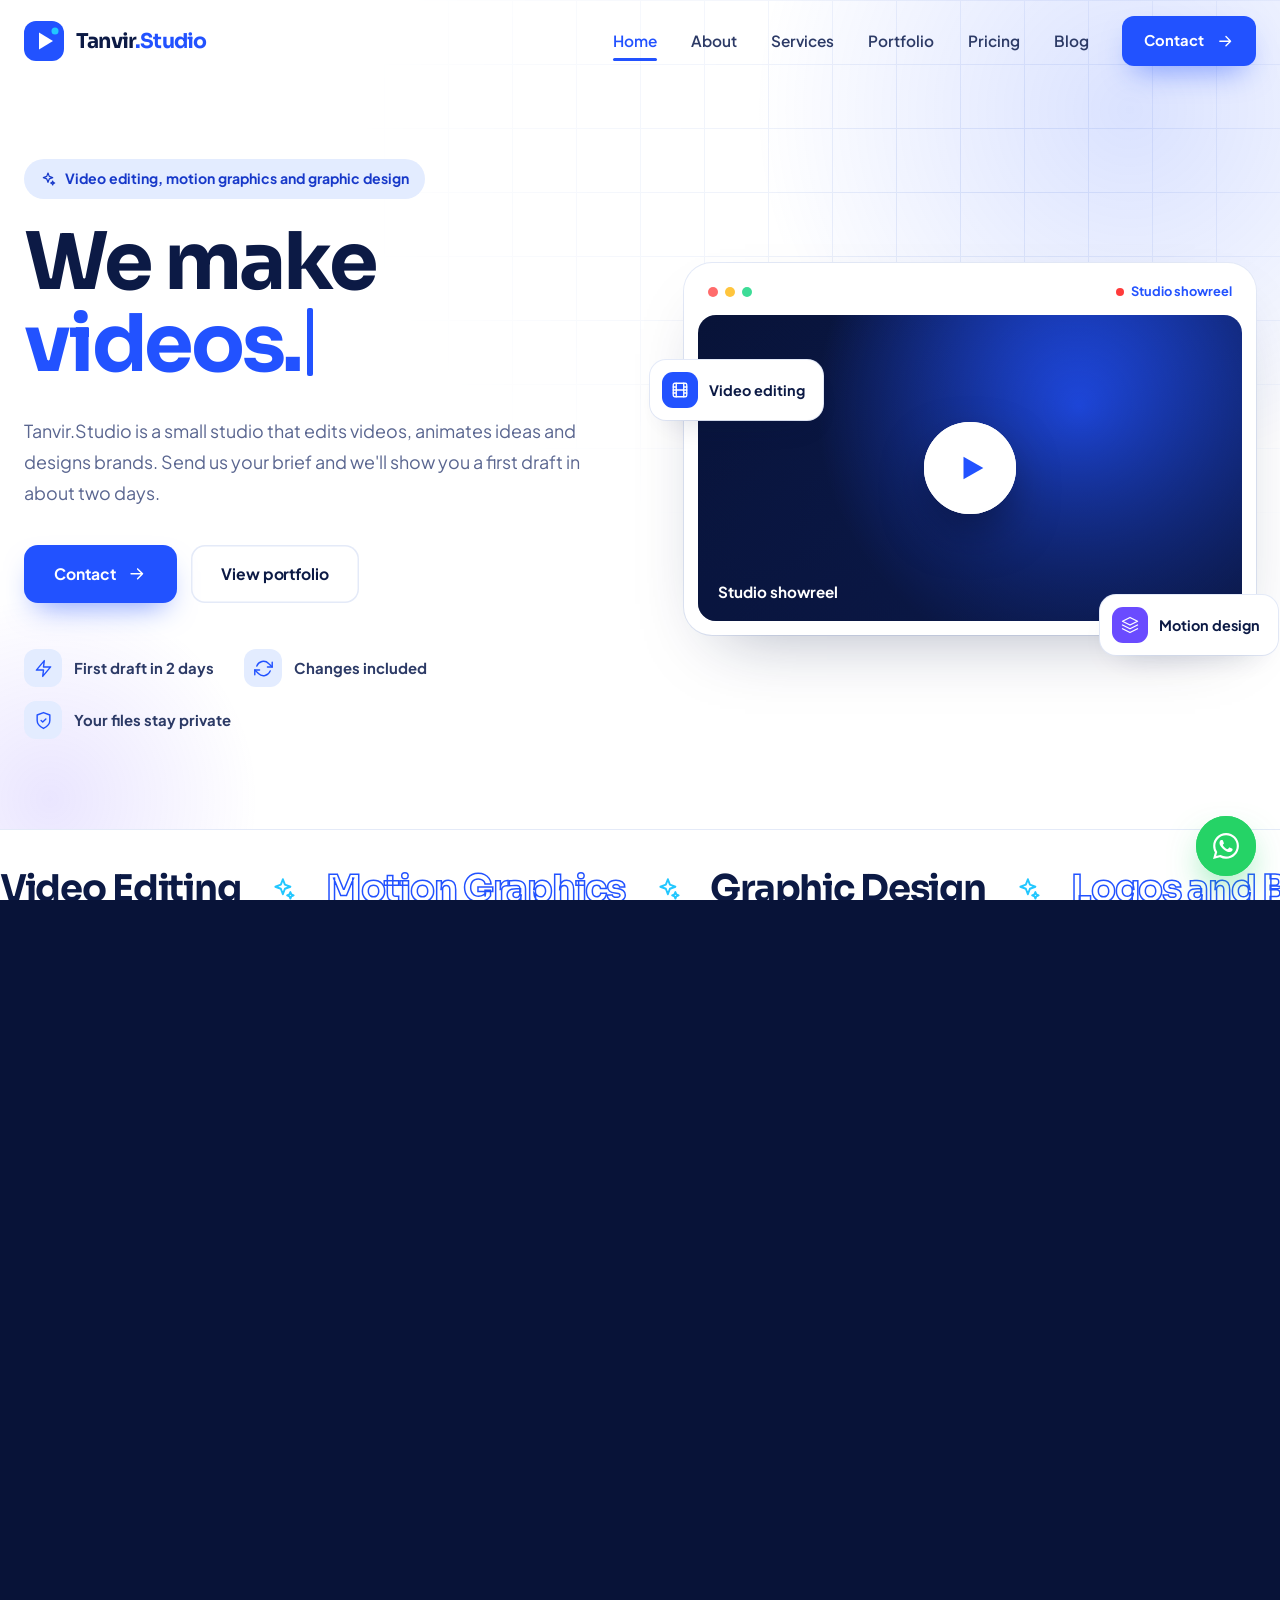
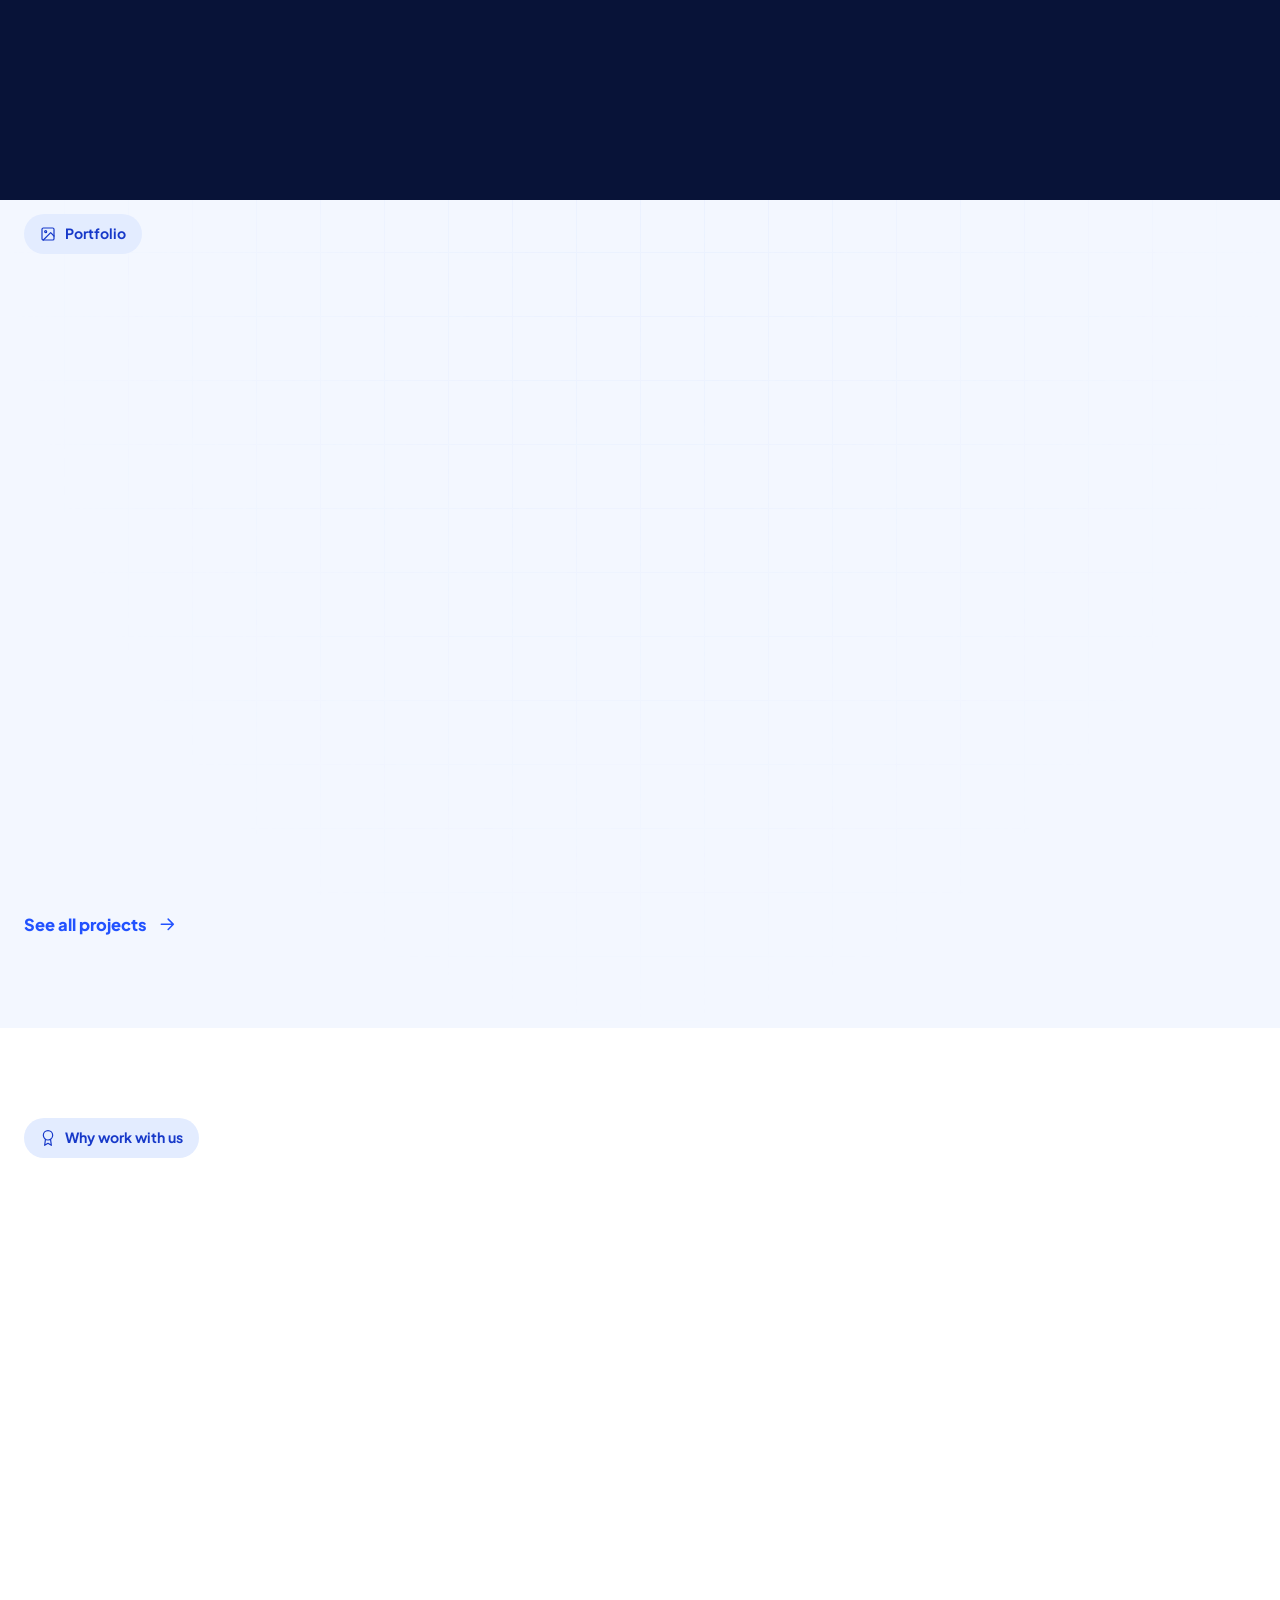
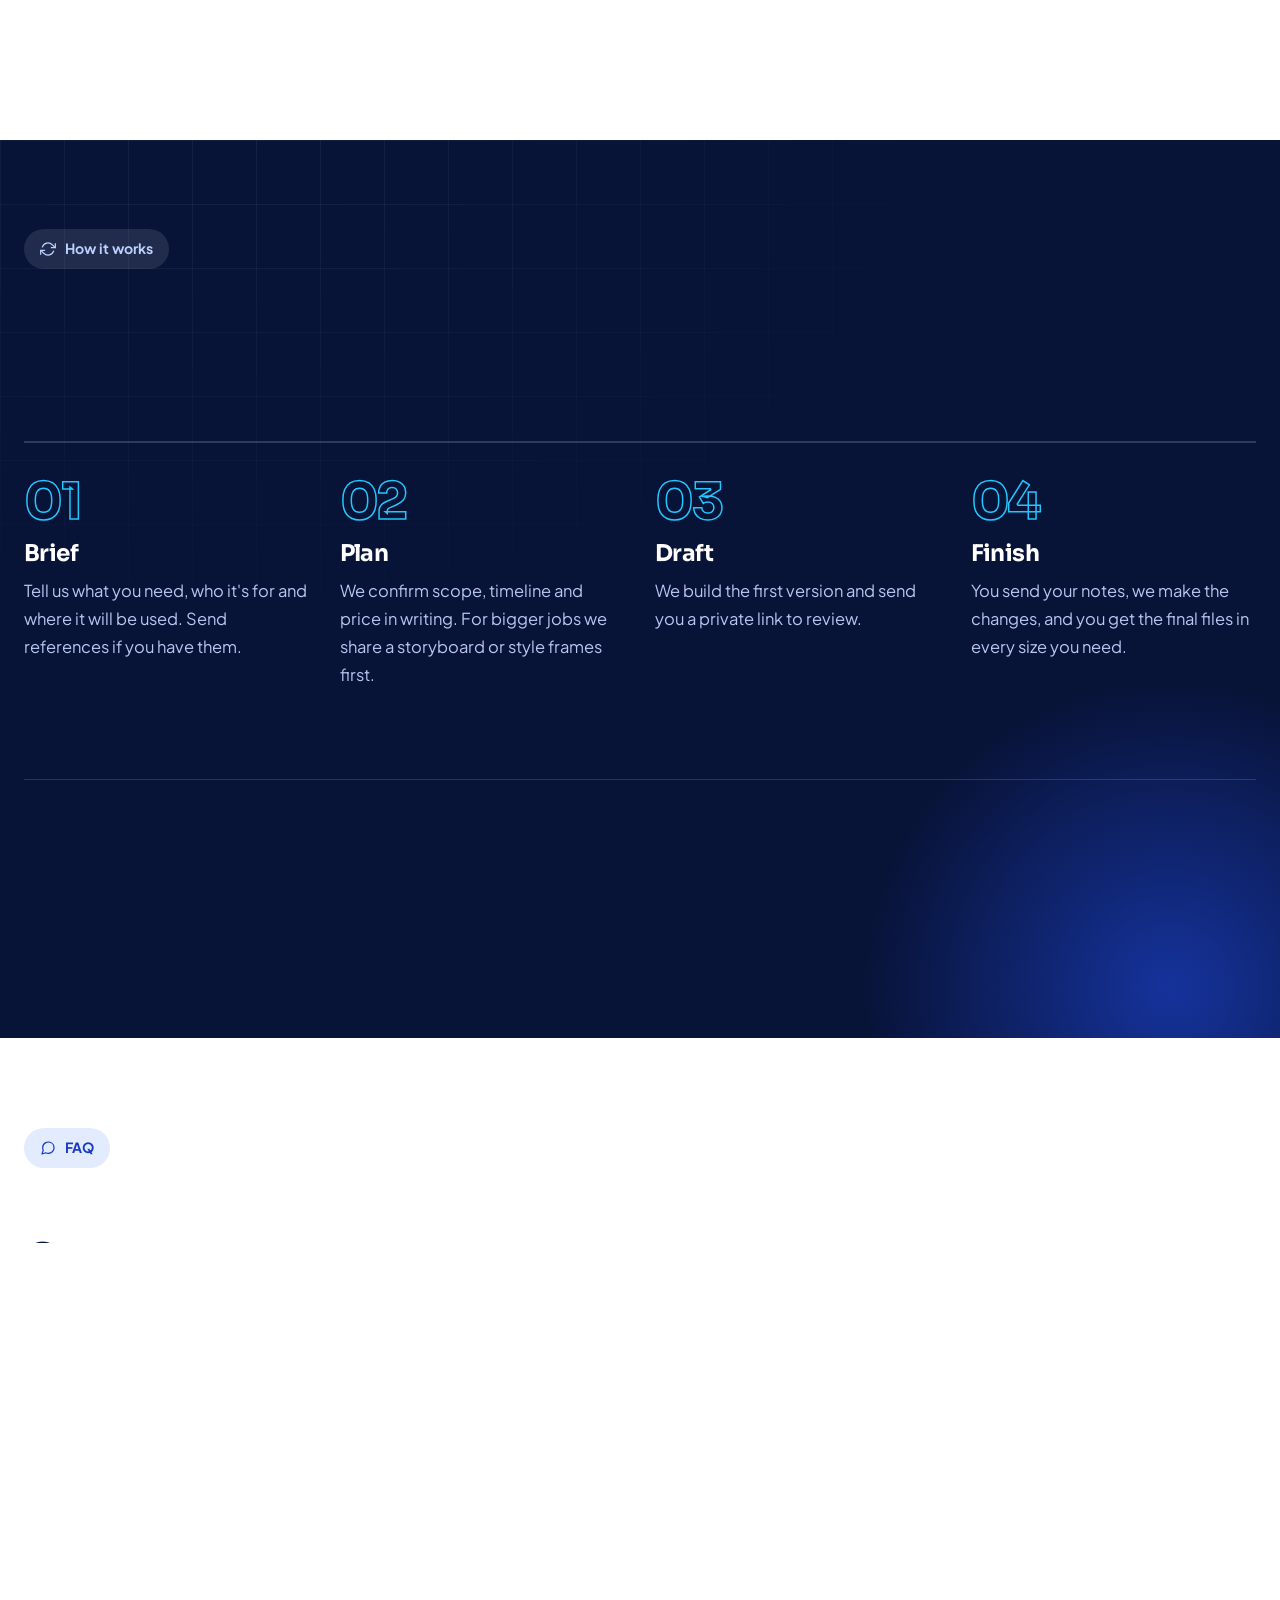
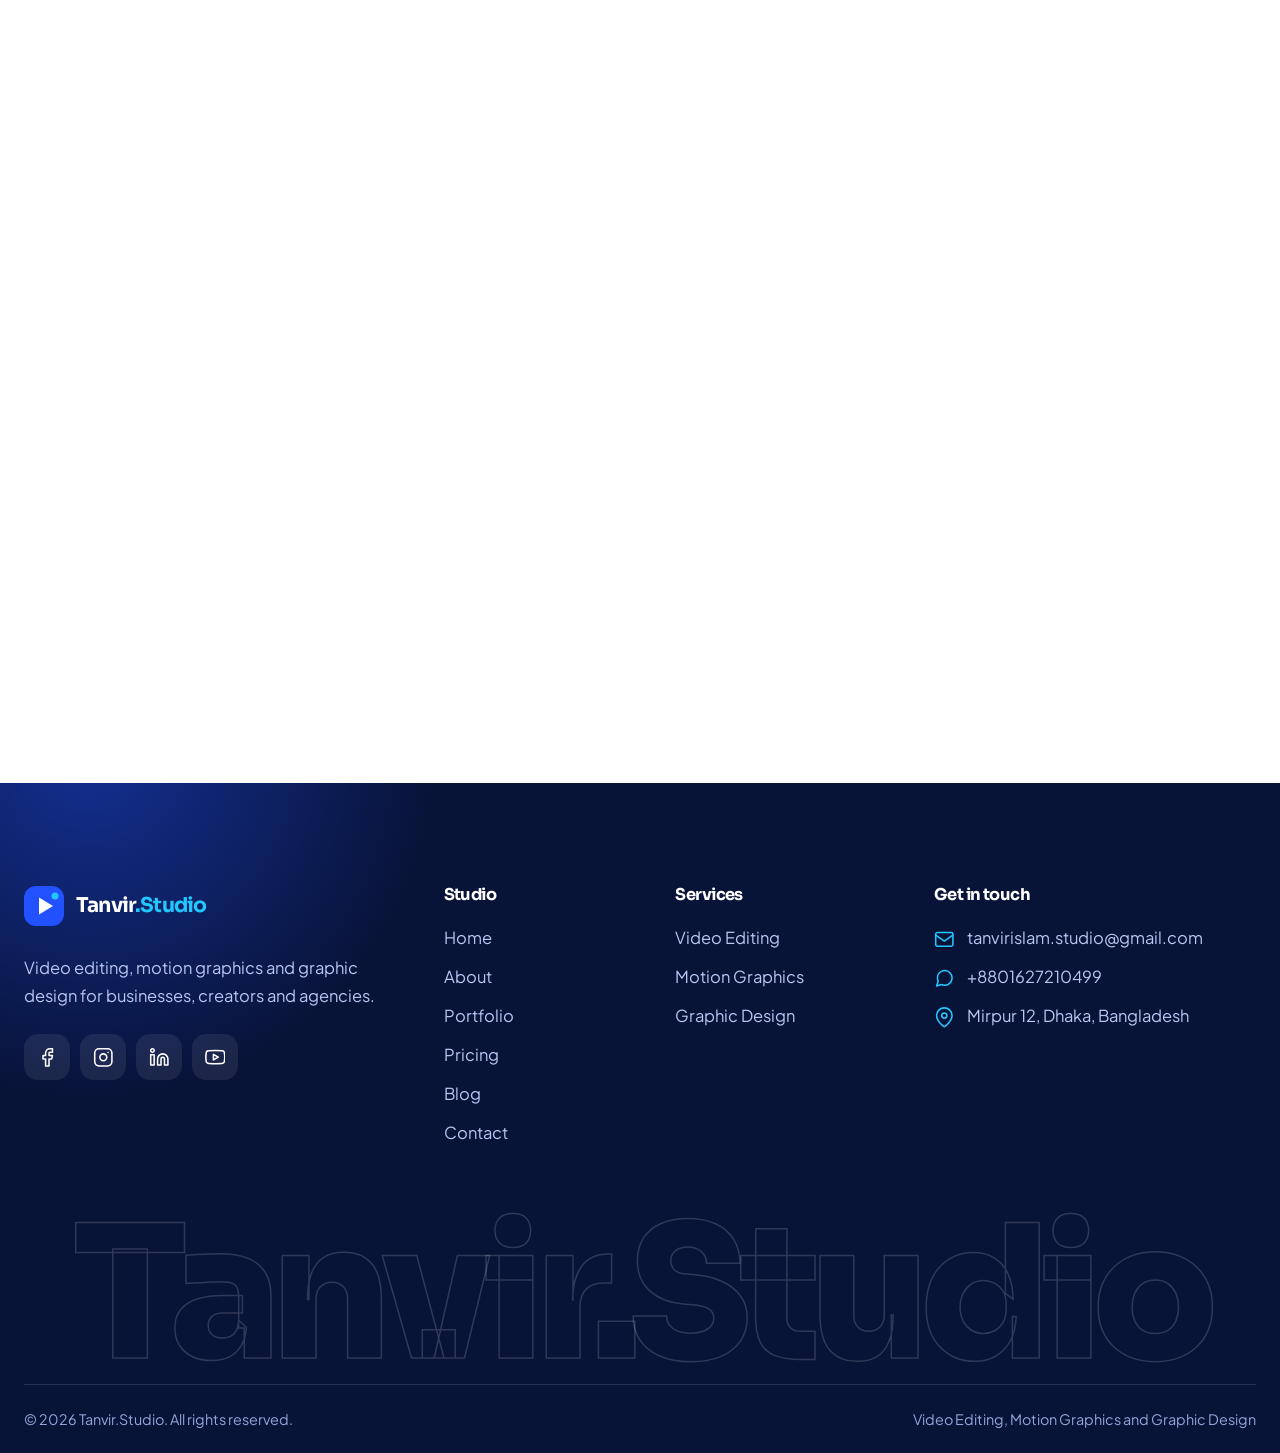
==== index.html @ efc5d574 "Add files via upload" ====
<!DOCTYPE html>

<html class="no-js" data-page="home" data-wa="https://wa.me/8801627210499?text=Hello%20Tanvir.Studio%2C%20I%20would%20like%20to%20discuss%20a%20project." lang="en">
<head>
<meta charset="utf-8"/>
<meta content="width=device-width, initial-scale=1" name="viewport"/>
<title>Video Editing, Motion Graphics &amp; Design | Tanvir.Studio</title>
<meta content="Tanvir.Studio edits videos, animates ideas and designs brands. See our work, check pricing and get a first draft in about two days." name="description"/>
<meta content="index, follow, max-image-preview:large, max-snippet:-1, max-video-preview:-1" name="robots"/>
<meta content="Tanvir.Studio" name="author"/>
<meta content="#2252ff" name="theme-color"/>
<link href="https://tanvir.studio/" rel="canonical"/>
<link href="https://tanvir.studio/" hreflang="x-default" rel="alternate"/>
<meta content="Tanvir.Studio" property="og:site_name"/>
<meta content="website" property="og:type"/>
<meta content="Video Editing, Motion Graphics &amp; Design | Tanvir.Studio" property="og:title"/>
<meta content="Tanvir.Studio edits videos, animates ideas and designs brands. See our work, check pricing and get a first draft in about two days." property="og:description"/>
<meta content="https://tanvir.studio/" property="og:url"/>
<meta content="https://tanvir.studio/assets/img/og-cover.png" property="og:image"/>
<meta content="1200" property="og:image:width"/>
<meta content="630" property="og:image:height"/>
<meta content="Tanvir.Studio video editing, motion graphics and graphic design studio" property="og:image:alt"/>
<meta content="summary_large_image" name="twitter:card"/>
<meta content="Video Editing, Motion Graphics &amp; Design | Tanvir.Studio" name="twitter:title"/>
<meta content="Tanvir.Studio edits videos, animates ideas and designs brands. See our work, check pricing and get a first draft in about two days." name="twitter:description"/>
<meta content="https://tanvir.studio/assets/img/og-cover.png" name="twitter:image"/>
<link href="assets/img/favicon.svg" rel="icon" type="image/svg+xml"/>
<link href="site.webmanifest" rel="manifest"/>
<link href="https://fonts.googleapis.com" rel="preconnect"/>
<link href="https://i.ytimg.com" rel="preconnect"/>
<link href="assets/img/apple-touch-icon.png" rel="apple-touch-icon"/>
<link crossorigin="" href="https://fonts.gstatic.com" rel="preconnect"/>
<link href="https://fonts.googleapis.com/css2?family=Plus+Jakarta+Sans:wght@400;500;600;700;800&amp;family=Sora:wght@500;600;700;800&amp;display=swap" rel="stylesheet"/>
<link href="assets/css/style.css" rel="stylesheet"/>
<script>document.documentElement.className=document.documentElement.className.replace('no-js','js');try{if(sessionStorage.getItem('ts-pre'))document.documentElement.classList.add('skip-pre')}catch(e){}</script>
<script type="application/ld+json">{"@context": "https://schema.org", "@type": "ProfessionalService", "@id": "https://tanvir.studio/#organization", "name": "Tanvir.Studio", "url": "https://tanvir.studio/", "logo": "https://tanvir.studio/assets/img/logo.svg", "image": "https://tanvir.studio/assets/img/og-cover.png", "description": "Creative studio for video editing, motion graphics and graphic design.", "email": "tanvirislam.studio@gmail.com", "telephone": "+8801627210499", "address": {"@type": "PostalAddress", "streetAddress": "Mirpur 12", "addressLocality": "Dhaka", "addressCountry": "BD"}, "knowsAbout": ["Video editing", "Motion graphics", "Graphic design", "Brand identity", "Social media content"], "sameAs": ["https://facebook.com/tanvirislam23", "https://instagram.com/tanvir.studio", "https://linkedin.com/in/tanvirislam62", "https://youtube.com/@tanvirislamofficial"], "priceRange": "$$", "contactPoint": [{"@type": "ContactPoint", "contactType": "customer support", "email": "tanvirislam.studio@gmail.com", "telephone": "+8801627210499", "availableLanguage": ["English", "Bengali"]}]}</script>
<script type="application/ld+json">{"@context": "https://schema.org", "@type": "WebSite", "@id": "https://tanvir.studio/#website", "url": "https://tanvir.studio/", "name": "Tanvir.Studio", "publisher": {"@id": "https://tanvir.studio/#organization"}, "inLanguage": "en"}</script>
<script type="application/ld+json">{"@context": "https://schema.org", "@type": "ItemList", "name": "Creative services", "itemListElement": [{"@type": "ListItem", "position": 1, "name": "Video Editing", "url": "https://tanvir.studio/services.html#video-editing"}, {"@type": "ListItem", "position": 2, "name": "Motion Graphics", "url": "https://tanvir.studio/services.html#motion-graphics"}, {"@type": "ListItem", "position": 3, "name": "Graphic Design", "url": "https://tanvir.studio/services.html#graphic-design"}]}</script>
<script type="application/ld+json">{"@context": "https://schema.org", "@type": "FAQPage", "mainEntity": [{"@type": "Question", "name": "How does a project start?", "acceptedAnswer": {"@type": "Answer", "text": "Send us a short brief: what you need, who it's for and when you need it. We'll reply with a few questions, then confirm the scope, timeline and price before any work begins."}}, {"@type": "Question", "name": "How will we stay in touch?", "acceptedAnswer": {"@type": "Answer", "text": "By email or WhatsApp, whichever you prefer. Drafts come as private links, so you can leave notes right on the video or design."}}, {"@type": "Question", "name": "How does payment work?", "acceptedAnswer": {"@type": "Answer", "text": "We quote in USD. Most projects start with a 50 percent deposit, and the rest is due when you approve the final version. Bank transfer and online payments both work."}}, {"@type": "Question", "name": "How many changes can I ask for?", "acceptedAnswer": {"@type": "Answer", "text": "Every package includes a set number of revision rounds, two on Starter and up to five on Premium. If you need more, extra rounds are priced up front so there are no surprises."}}, {"@type": "Question", "name": "Will you sign an NDA?", "acceptedAnswer": {"@type": "Answer", "text": "Yes. Send yours over before you share footage or scripts. We keep project files private either way."}}]}</script>
</head>
<body>
<a class="skip-link" href="#main">Skip to content</a>
<div aria-hidden="true" class="progress"></div>
<div aria-hidden="true" class="page-wipe"></div>
<div aria-hidden="true" class="preloader"><div class="pre-inner"><svg class="pre-mark" viewbox="0 0 40 40"><rect fill="#2252ff" height="40" rx="12" width="40"></rect><path d="M15 11.5v17l14-8.5z" fill="#fff"></path><circle cx="31" cy="10" fill="#22c7ff" r="3.5"></circle></svg><div class="pre-name">Tanvir.Studio</div><div class="pre-bar"><i></i></div></div></div>
<header class="site-header">
<div class="container nav">
<a aria-label="Tanvir.Studio home" class="logo" href="index.html"><svg aria-hidden="true" class="logo-mark" viewbox="0 0 40 40"><rect class="lm-bg" height="40" rx="12" width="40"></rect><path class="lm-play" d="M15 11.5v17l14-8.5z"></path><circle class="lm-dot" cx="31" cy="10" r="3.5"></circle></svg><b>Tanvir<span>.Studio</span></b></a>
<nav aria-label="Main navigation" class="nav-links" id="site-nav">
<a aria-current="page" data-cms="shared:home" href="index.html">Home</a><a data-cms="shared:about" href="about.html">About</a><a data-cms="shared:services" href="services.html">Services</a><a data-cms="shared:portfolio" href="portfolio.html">Portfolio</a><a data-cms="shared:pricing" href="pricing.html">Pricing</a><a data-cms="shared:blog" href="blog.html">Blog</a>
<a class="btn btn-sm" data-cms="shared:contact" data-magnetic="" href="contact.html">Contact <svg aria-hidden="true" class="ic" focusable="false"><use href="#i-arrow"></use></svg></a>
</nav>
<button aria-controls="site-nav" aria-expanded="false" aria-label="Toggle menu" class="menu-btn" type="button"><svg aria-hidden="true" class="ic i-menu" focusable="false"><use href="#i-menu"></use></svg><svg aria-hidden="true" class="ic i-close" focusable="false"><use href="#i-close"></use></svg></button>
</div>
</header>
<main id="main">
<section class="hero">
<span class="hero-glow"></span>
<div class="container hero-grid">
<div>
<span class="pill" data-cms="home:video-editing-motion-graphics-and-graphic-desi" data-reveal="up"><svg aria-hidden="true" class="ic" focusable="false"><use href="#i-sparkle"></use></svg> Video editing, motion graphics and graphic design</span>
<h1 class="hero-title" data-delay="150" data-reveal="up"><span class="ht-line" data-cms="home:we-make">We make</span><span class="typed-line"><span class="typed" data-cms="home:words" data-cms-attr="data-words" data-typed="" data-words="videos.|motion graphics.|logos and brands.|social media posts.">videos.</span><span aria-hidden="true" class="caret"></span></span></h1>
<p class="lead" data-cms="home:tanvir-studio-is-a-small-studio-that-edits-vid" data-delay="350" data-reveal="up">Tanvir.Studio is a small studio that edits videos, animates ideas and designs brands. Send us your brief and we'll show you a first draft in about two days.</p>
<div class="hero-cta" data-delay="500" data-reveal="up">
<a class="btn" data-cms="home:contact" data-magnetic="" href="contact.html">Contact <svg aria-hidden="true" class="ic" focusable="false"><use href="#i-arrow"></use></svg></a>
<a class="btn btn-ghost" data-cms="home:view-portfolio" data-magnetic="" href="portfolio.html">View portfolio</a>
</div>
<div class="hero-trust" data-delay="650" data-reveal="up">
<span class="t" data-cms="home:first-draft-in-2-days"><i><svg aria-hidden="true" class="ic" focusable="false"><use href="#i-zap"></use></svg></i>First draft in 2 days</span>
<span class="t" data-cms="home:changes-included"><i><svg aria-hidden="true" class="ic" focusable="false"><use href="#i-refresh"></use></svg></i>Changes included</span>
<span class="t" data-cms="home:your-files-stay-private"><i><svg aria-hidden="true" class="ic" focusable="false"><use href="#i-shield"></use></svg></i>Your files stay private</span>
</div>
</div>
<div class="stage" data-delay="350" data-reveal="zoom">
<div class="chip-float c1" data-cms="home:video-editing"><i><svg aria-hidden="true" class="ic" focusable="false"><use href="#i-film"></use></svg></i>Video editing</div>
<div class="chip-float c2" data-cms="home:motion-design"><i><svg aria-hidden="true" class="ic" focusable="false"><use href="#i-layers"></use></svg></i>Motion design</div>
<div class="video-card" data-tilt="">
<div class="vc-bar"><i></i><i></i><i></i><em data-cms="home:studio-showreel">Studio showreel</em></div>
<div class="player" data-hero-video="" data-title="Studio showreel"></div>
</div>
</div>
</div>
</section>
<div aria-hidden="true" class="marquee"><div class="marquee-track"><span class="">Video Editing<svg aria-hidden="true" class="ic" focusable="false"><use href="#i-sparkle"></use></svg></span><span class="o">Motion Graphics<svg aria-hidden="true" class="ic" focusable="false"><use href="#i-sparkle"></use></svg></span><span class="">Graphic Design<svg aria-hidden="true" class="ic" focusable="false"><use href="#i-sparkle"></use></svg></span><span class="o">Logos and Branding<svg aria-hidden="true" class="ic" focusable="false"><use href="#i-sparkle"></use></svg></span><span class="">Reels and Shorts<svg aria-hidden="true" class="ic" focusable="false"><use href="#i-sparkle"></use></svg></span><span class="o">Explainer Videos<svg aria-hidden="true" class="ic" focusable="false"><use href="#i-sparkle"></use></svg></span><span class="">Video Editing<svg aria-hidden="true" class="ic" focusable="false"><use href="#i-sparkle"></use></svg></span><span class="o">Motion Graphics<svg aria-hidden="true" class="ic" focusable="false"><use href="#i-sparkle"></use></svg></span><span class="">Graphic Design<svg aria-hidden="true" class="ic" focusable="false"><use href="#i-sparkle"></use></svg></span><span class="o">Logos and Branding<svg aria-hidden="true" class="ic" focusable="false"><use href="#i-sparkle"></use></svg></span><span class="">Reels and Shorts<svg aria-hidden="true" class="ic" focusable="false"><use href="#i-sparkle"></use></svg></span><span class="o">Explainer Videos<svg aria-hidden="true" class="ic" focusable="false"><use href="#i-sparkle"></use></svg></span></div></div>
<section class="section" id="services">
<div class="container">
<div class="sec-head split">
<div><span class="pill" data-cms="home:what-we-do"><svg aria-hidden="true" class="ic" focusable="false"><use href="#i-layers"></use></svg> What we do</span><h2 data-cms="home:three-skills-one-studio" data-split="" style="margin-top:18px">Three skills, one studio.</h2></div>
<p data-cms="home:most-clients-need-a-video-then-an-animated-int" data-reveal="up">Most clients need a video, then an animated intro, then a logo that matches. Instead of juggling three freelancers, you brief one team.</p>
</div>
<div class="bento"><a class="bento-card b-blue" data-delay="0" data-reveal="up" href="services.html#video-editing">
<span class="b-deco"></span>
<div class="b-ico"><svg aria-hidden="true" class="ic" focusable="false"><use href="#i-film"></use></svg></div>
<h3 data-cms="home:video-editing-2">Video Editing</h3>
<p data-cms="home:reels-youtube-videos-ads-interviews-and-brand-">Reels, YouTube videos, ads, interviews and brand films. We cut for pace, clean up the sound and color, and add captions.</p>
<div class="svc-tags"><span class="chip" data-cms="home:reels">Reels</span><span class="chip" data-cms="home:youtube">YouTube</span><span class="chip" data-cms="home:ads">Ads</span><span class="chip" data-cms="home:podcasts">Podcasts</span><span class="chip" data-cms="home:brand-films">Brand films</span></div>
<span class="b-link" data-cms="home:see-details">See details <svg aria-hidden="true" class="ic" focusable="false"><use href="#i-arrow"></use></svg></span>
</a>
<a class="bento-card b-navy" data-delay="120" data-reveal="up" href="services.html#motion-graphics">
<span class="b-deco"></span>
<div class="b-ico"><svg aria-hidden="true" class="ic" focusable="false"><use href="#i-layers"></use></svg></div>
<h3 data-cms="home:motion-graphics">Motion Graphics</h3>
<p data-cms="home:animated-logos-explainers-moving-text-and-ad-a">Animated logos, explainers, moving text and ad animation. Handy when an idea is hard to explain in a sentence.</p>
<div class="svc-tags"><span class="chip" data-cms="home:logo-animation">Logo animation</span><span class="chip" data-cms="home:explainers">Explainers</span><span class="chip" data-cms="home:moving-text">Moving text</span><span class="chip" data-cms="home:ads-2">Ads</span></div>
<span class="b-link" data-cms="home:see-details-2">See details <svg aria-hidden="true" class="ic" focusable="false"><use href="#i-arrow"></use></svg></span>
</a>
<a class="bento-card b-light" data-delay="240" data-reveal="up" href="services.html#graphic-design">
<span class="b-deco"></span>
<div class="b-ico"><svg aria-hidden="true" class="ic" focusable="false"><use href="#i-pen"></use></svg></div>
<h3 data-cms="home:graphic-design">Graphic Design</h3>
<p data-cms="home:logos-brand-kits-social-posts-thumbnails-and-p">Logos, brand kits, social posts, thumbnails and print layouts that all look like they belong together.</p>
<div class="svc-tags"><span class="chip" data-cms="home:logos">Logos</span><span class="chip" data-cms="home:brand-kits">Brand kits</span><span class="chip" data-cms="home:social-posts">Social posts</span><span class="chip" data-cms="home:print">Print</span></div>
<span class="b-link" data-cms="home:see-details-3">See details <svg aria-hidden="true" class="ic" focusable="false"><use href="#i-arrow"></use></svg></span>
</a>
</div>
</div>
</section>
<section class="section section-sky">
<div class="container">
<div class="sec-head split">
<div><span class="pill" data-cms="home:portfolio"><svg aria-hidden="true" class="ic" focusable="false"><use href="#i-image"></use></svg> Portfolio</span><h2 data-cms="home:recent-work" data-split="" style="margin-top:18px">Recent work.</h2></div>
<p data-cms="home:tap-any-project-to-watch-it-or-see-it-full-siz" data-reveal="up">Tap any project to watch it or see it full size.</p>
</div>
<div class="work-cols" data-work-feature=""></div>
<div class="mt-l"><a class="link-arrow" data-cms="home:see-all-projects" href="portfolio.html">See all projects <svg aria-hidden="true" class="ic" focusable="false"><use href="#i-arrow"></use></svg></a></div>
</div>
</section>
<section class="section">
<div class="container why-wrap">
<div class="sticky">
<span class="pill" data-cms="home:why-work-with-us"><svg aria-hidden="true" class="ic" focusable="false"><use href="#i-award"></use></svg> Why work with us</span>
<h2 data-cms="home:we-keep-projects-simple" data-split="">We keep projects simple.</h2>
<p class="lead" data-cms="home:you-shouldn-t-have-to-chase-anyone-for-updates" data-reveal="up">You shouldn't have to chase anyone for updates. This is how we keep things moving.</p>
<div data-reveal="up"><a class="btn" data-cms="home:contact-2" data-magnetic="" href="contact.html">Contact <svg aria-hidden="true" class="ic" focusable="false"><use href="#i-arrow"></use></svg></a></div>
</div>
<div class="why-cards"><div class="why" data-delay="0" data-reveal="up"><div class="why-ico"><svg aria-hidden="true" class="ic" focusable="false"><use href="#i-target"></use></svg></div><h3 data-cms="home:we-start-with-your-goal">We start with your goal</h3><p data-cms="home:first-we-ask-what-the-video-or-design-has-to-d">First we ask what the video or design has to do. Then we pick the style, not the other way round.</p></div><div class="why" data-delay="100" data-reveal="up"><div class="why-ico"><svg aria-hidden="true" class="ic" focusable="false"><use href="#i-zap"></use></svg></div><h3 data-cms="home:drafts-come-fast">Drafts come fast</h3><p data-cms="home:you-usually-see-a-first-version-within-two-day">You usually see a first version within two days, so changes happen early, not at the deadline.</p></div><div class="why" data-delay="200" data-reveal="up"><div class="why-ico"><svg aria-hidden="true" class="ic" focusable="false"><use href="#i-shield"></use></svg></div><h3 data-cms="home:your-work-stays-private">Your work stays private</h3><p data-cms="home:we-ll-sign-your-nda-and-you-own-the-final-file">We'll sign your NDA, and you own the final files once you've paid.</p></div><div class="why" data-delay="300" data-reveal="up"><div class="why-ico"><svg aria-hidden="true" class="ic" focusable="false"><use href="#i-refresh"></use></svg></div><h3 data-cms="home:changes-are-included">Changes are included</h3><p data-cms="home:every-package-has-revision-rounds-send-notes-o">Every package has revision rounds. Send notes on a review link and we'll fix them.</p></div></div>
</div>
</section>
<section class="section band-navy">
<div class="container">
<div class="sec-head">
<span class="pill on-dark" data-cms="home:how-it-works"><svg aria-hidden="true" class="ic" focusable="false"><use href="#i-refresh"></use></svg> How it works</span>
<h2 data-cms="home:from-brief-to-final-files" data-split="">From brief to final files.</h2>
<p data-cms="home:four-steps-and-you-ll-know-what-s-happening-at" data-reveal="up">Four steps, and you'll know what's happening at each one.</p>
</div>
<div class="process"><div class="step" style="--k:0"><div class="num" data-cms="home:01">01</div><h3 data-cms="home:brief">Brief</h3><p data-cms="home:tell-us-what-you-need-who-it-s-for-and-where-i">Tell us what you need, who it's for and where it will be used. Send references if you have them.</p></div><div class="step" style="--k:1"><div class="num" data-cms="home:02">02</div><h3 data-cms="home:plan">Plan</h3><p data-cms="home:we-confirm-scope-timeline-and-price-in-writing">We confirm scope, timeline and price in writing. For bigger jobs we share a storyboard or style frames first.</p></div><div class="step" style="--k:2"><div class="num" data-cms="home:03">03</div><h3 data-cms="home:draft">Draft</h3><p data-cms="home:we-build-the-first-version-and-send-you-a-priv">We build the first version and send you a private link to review.</p></div><div class="step" style="--k:3"><div class="num" data-cms="home:04">04</div><h3 data-cms="home:finish">Finish</h3><p data-cms="home:you-send-your-notes-we-make-the-changes-and-yo">You send your notes, we make the changes, and you get the final files in every size you need.</p></div></div>
<div class="stats">
<div class="stat" data-reveal="up"><b data-cms="home:150" data-count="150" data-suffix="+">150+</b><span data-cms="home:projects-delivered">Projects delivered</span></div>
<div class="stat" data-delay="100" data-reveal="up"><b data-cms="home:40" data-count="40" data-suffix="+">40+</b><span data-cms="home:happy-clients">Happy clients</span></div>
<div class="stat" data-delay="200" data-reveal="up"><b data-cms="home:48h" data-count="48" data-suffix="h">48h</b><span data-cms="home:typical-first-draft">Typical first draft</span></div>
<div class="stat" data-delay="300" data-reveal="up"><b data-count="5" data-suffix="">5</b><span data-cms="home:revision-rounds-on-premium">Revision rounds on Premium</span></div>
</div>
</div>
</section>
<section class="section">
<div class="container faq-wrap">
<div class="sticky">
<span class="pill" data-cms="home:faq"><svg aria-hidden="true" class="ic" focusable="false"><use href="#i-chat"></use></svg> FAQ</span>
<h2 data-cms="home:questions-before-you-start" data-split="">Questions before you start?</h2>
<p data-cms="home:quick-answers-on-timing-payment-and-changes" data-reveal="up">Quick answers on timing, payment and changes.</p>
</div>
<div class="faq" data-faq="home" data-reveal="up"><div class="faq-item"><button aria-expanded="false" class="faq-q" type="button"><span>How does a project start?</span><span class="pm"><svg aria-hidden="true" class="ic" focusable="false"><use href="#i-plus"></use></svg></span></button><div class="faq-a"><div><p>Send us a short brief: what you need, who it's for and when you need it. We'll reply with a few questions, then confirm the scope, timeline and price before any work begins.</p></div></div></div>
<div class="faq-item"><button aria-expanded="false" class="faq-q" type="button"><span>How will we stay in touch?</span><span class="pm"><svg aria-hidden="true" class="ic" focusable="false"><use href="#i-plus"></use></svg></span></button><div class="faq-a"><div><p>By email or WhatsApp, whichever you prefer. Drafts come as private links, so you can leave notes right on the video or design.</p></div></div></div>
<div class="faq-item"><button aria-expanded="false" class="faq-q" type="button"><span>How does payment work?</span><span class="pm"><svg aria-hidden="true" class="ic" focusable="false"><use href="#i-plus"></use></svg></span></button><div class="faq-a"><div><p>We quote in USD. Most projects start with a 50 percent deposit, and the rest is due when you approve the final version. Bank transfer and online payments both work.</p></div></div></div>
<div class="faq-item"><button aria-expanded="false" class="faq-q" type="button"><span>How many changes can I ask for?</span><span class="pm"><svg aria-hidden="true" class="ic" focusable="false"><use href="#i-plus"></use></svg></span></button><div class="faq-a"><div><p>Every package includes a set number of revision rounds, two on Starter and up to five on Premium. If you need more, extra rounds are priced up front so there are no surprises.</p></div></div></div>
<div class="faq-item"><button aria-expanded="false" class="faq-q" type="button"><span>Will you sign an NDA?</span><span class="pm"><svg aria-hidden="true" class="ic" focusable="false"><use href="#i-plus"></use></svg></span></button><div class="faq-a"><div><p>Yes. Send yours over before you share footage or scripts. We keep project files private either way.</p></div></div></div>
</div>
</div>
</section>
<section class="section-tight">
<div class="container">
<div class="cta-panel" data-reveal="zoom">
<span class="shape sh1"></span><span class="shape sh2"></span><span class="shape sh3"></span>
<h2 data-cms="home:got-a-project-in-mind" data-split="">Got a project in mind?</h2>
<p data-cms="home:tell-us-what-you-re-working-on-we-ll-reply-wit">Tell us what you're working on. We'll reply within one business day with a few questions, some ideas and a price.</p>
<div class="hero-cta"><a class="btn btn-light" data-cms="home:contact-3" data-magnetic="" href="contact.html">Contact <svg aria-hidden="true" class="ic" focusable="false"><use href="#i-arrow"></use></svg></a><a class="btn btn-outline-light" data-cms="home:whatsapp" data-s="whatsapp" href="https://wa.me/8801627210499?text=Hello%20Tanvir.Studio%2C%20I%20would%20like%20to%20discuss%20a%20project." rel="noopener" target="_blank"><svg aria-hidden="true" class="ic ic-fill" focusable="false"><use href="#i-whatsapp"></use></svg> WhatsApp</a></div>
</div>
</div>
</section>
</main>
<footer class="site-footer">
<div class="container">
<div class="foot-grid">
<div>
<a aria-label="Tanvir.Studio home" class="logo" href="index.html"><svg aria-hidden="true" class="logo-mark" viewbox="0 0 40 40"><rect class="lm-bg" height="40" rx="12" width="40"></rect><path class="lm-play" d="M15 11.5v17l14-8.5z"></path><circle class="lm-dot" cx="31" cy="10" r="3.5"></circle></svg><b>Tanvir<span>.Studio</span></b></a>
<p data-cms="shared:video-editing-motion-graphics-and-graphic-desi">Video editing, motion graphics and graphic design for businesses, creators and agencies.</p>
<div class="socials"><a aria-label="Facebook" data-s="facebook" href="https://facebook.com/tanvirislam23" rel="noopener" target="_blank"><svg aria-hidden="true" class="ic" focusable="false"><use href="#i-facebook"></use></svg></a><a aria-label="Instagram" data-s="instagram" href="https://instagram.com/tanvir.studio" rel="noopener" target="_blank"><svg aria-hidden="true" class="ic" focusable="false"><use href="#i-instagram"></use></svg></a><a aria-label="Linkedin" data-s="linkedin" href="https://linkedin.com/in/tanvirislam62" rel="noopener" target="_blank"><svg aria-hidden="true" class="ic" focusable="false"><use href="#i-linkedin"></use></svg></a><a aria-label="Youtube" data-s="youtube" href="https://youtube.com/@tanvirislamofficial" rel="noopener" target="_blank"><svg aria-hidden="true" class="ic" focusable="false"><use href="#i-youtube"></use></svg></a></div>
</div>
<div>
<h4 data-cms="shared:studio">Studio</h4>
<ul>
<li><a data-cms="shared:home-2" href="index.html">Home</a></li><li><a data-cms="shared:about-2" href="about.html">About</a></li><li><a data-cms="shared:portfolio-2" href="portfolio.html">Portfolio</a></li><li><a data-cms="shared:pricing-2" href="pricing.html">Pricing</a></li><li><a data-cms="shared:blog-2" href="blog.html">Blog</a></li><li><a data-cms="shared:contact-2" href="contact.html">Contact</a></li>
</ul>
</div>
<div>
<h4 data-cms="shared:services-2">Services</h4>
<ul>
<li><a data-cms="shared:video-editing" href="services.html#video-editing">Video Editing</a></li><li><a data-cms="shared:motion-graphics" href="services.html#motion-graphics">Motion Graphics</a></li><li><a data-cms="shared:graphic-design" href="services.html#graphic-design">Graphic Design</a></li>
</ul>
</div>
<div>
<h4 data-cms="shared:get-in-touch">Get in touch</h4>
<ul class="foot-contact">
<li><svg aria-hidden="true" class="ic" focusable="false"><use href="#i-mail"></use></svg><a data-s="email" data-s-text="" href="mailto:tanvirislam.studio@gmail.com">tanvirislam.studio@gmail.com</a></li>
<li><svg aria-hidden="true" class="ic" focusable="false"><use href="#i-chat"></use></svg><a data-s="whatsapp" data-s-text="" href="https://wa.me/8801627210499?text=Hello%20Tanvir.Studio%2C%20I%20would%20like%20to%20discuss%20a%20project." rel="noopener" target="_blank">+8801627210499</a></li>
<li><svg aria-hidden="true" class="ic" focusable="false"><use href="#i-pin"></use></svg><span data-s="location" data-s-text="">Mirpur 12, Dhaka, Bangladesh</span></li>
</ul>
</div>
</div>
</div>
<div aria-hidden="true" class="foot-word">Tanvir.Studio</div>
<div class="container foot-bar">
<span>© <span data-year="">2026</span> Tanvir.Studio. All rights reserved.</span>
<span data-cms="shared:video-editing-motion-graphics-and-graphic-desi-2">Video Editing, Motion Graphics and Graphic Design</span>
</div>
</footer>
<a aria-label="Chat on WhatsApp" class="wa-float" data-s="whatsapp" href="https://wa.me/8801627210499?text=Hello%20Tanvir.Studio%2C%20I%20would%20like%20to%20discuss%20a%20project." rel="noopener" target="_blank"><svg aria-hidden="true" class="ic ic-fill" focusable="false"><use href="#i-whatsapp"></use></svg><span class="wa-label" data-cms="home:chat-on-whatsapp">Chat on WhatsApp</span></a>
<button aria-label="Back to top" class="to-top" type="button"><svg aria-hidden="true" class="ic" focusable="false"><use href="#i-arrow"></use></svg></button>
<svg aria-hidden="true" focusable="false" height="0" style="position:absolute" width="0" xmlns="http://www.w3.org/2000/svg"><symbol id="i-play" viewbox="0 0 24 24"><polygon points="6 4 20 12 6 20 6 4"></polygon></symbol><symbol id="i-film" viewbox="0 0 24 24"><rect height="18" rx="2" width="18" x="3" y="3"></rect><path d="M7 3v18M17 3v18M3 8h4M3 12h18M3 16h4M17 8h4M17 16h4"></path></symbol><symbol id="i-layers" viewbox="0 0 24 24"><polygon points="12 2 2 7 12 12 22 7 12 2"></polygon><polyline points="2 17 12 22 22 17"></polyline><polyline points="2 12 12 17 22 12"></polyline></symbol><symbol id="i-pen" viewbox="0 0 24 24"><path d="M12 19l7-7 3 3-7 7-3-3z"></path><path d="M18 13l-1.5-7.5L2 2l3.5 14.5L13 18l5-5z"></path><path d="M2 2l7.6 7.6"></path><circle cx="11" cy="11" r="2"></circle></symbol><symbol id="i-arrow" viewbox="0 0 24 24"><path d="M5 12h14M13 6l6 6-6 6"></path></symbol><symbol id="i-check" viewbox="0 0 24 24"><polyline points="20 6 9 17 4 12"></polyline></symbol><symbol id="i-mail" viewbox="0 0 24 24"><rect height="16" rx="2" width="20" x="2" y="4"></rect><path d="M22 7l-10 7L2 7"></path></symbol><symbol id="i-chat" viewbox="0 0 24 24"><path d="M21 11.5a8.4 8.4 0 0 1-.9 3.8 8.5 8.5 0 0 1-7.6 4.7 8.4 8.4 0 0 1-3.8-.9L3 21l1.9-5.7a8.4 8.4 0 0 1-.9-3.8 8.5 8.5 0 0 1 4.7-7.6 8.4 8.4 0 0 1 3.8-.9h.5a8.5 8.5 0 0 1 8 8v.5z"></path></symbol><symbol id="i-whatsapp" viewbox="0 0 24 24"><path d="M17.47 14.38c-.3-.15-1.76-.87-2.03-.97-.27-.1-.47-.15-.67.15-.2.3-.77.97-.94 1.17-.17.2-.35.22-.64.07-.3-.15-1.26-.46-2.39-1.48-.88-.79-1.48-1.76-1.65-2.06-.17-.3-.02-.46.13-.6.13-.13.3-.35.45-.52.15-.17.2-.3.3-.5.1-.2.05-.37-.03-.52-.07-.15-.67-1.61-.92-2.2-.24-.58-.49-.5-.67-.51h-.57c-.2 0-.52.07-.79.37-.27.3-1.04 1.02-1.04 2.48s1.07 2.88 1.21 3.07c.15.2 2.1 3.2 5.08 4.49.71.3 1.26.49 1.69.63.71.23 1.36.2 1.87.12.57-.09 1.76-.72 2.01-1.41.25-.69.25-1.29.17-1.41-.07-.12-.27-.2-.57-.35zM12.05 21.79h-.01a9.87 9.87 0 0 1-5.03-1.38l-.36-.21-3.74.98 1-3.65-.24-.37a9.86 9.86 0 0 1-1.51-5.26c0-5.45 4.44-9.88 9.89-9.88 2.64 0 5.12 1.03 6.99 2.9a9.83 9.83 0 0 1 2.89 6.99c0 5.45-4.44 9.88-9.88 9.88zm8.41-18.3A11.82 11.82 0 0 0 12.05 0C5.5 0 .16 5.34.16 11.89c0 2.1.55 4.14 1.59 5.95L.06 24l6.3-1.65a11.88 11.88 0 0 0 5.68 1.45h.01c6.55 0 11.89-5.34 11.89-11.89 0-3.18-1.24-6.17-3.48-8.42z"></path></symbol><symbol id="i-instagram" viewbox="0 0 24 24"><rect height="20" rx="5" width="20" x="2" y="2"></rect><circle cx="12" cy="12" r="4"></circle><path d="M17.5 6.5h.01"></path></symbol><symbol id="i-facebook" viewbox="0 0 24 24"><path d="M18 2h-3a5 5 0 0 0-5 5v3H7v4h3v8h4v-8h3l1-4h-4V7a1 1 0 0 1 1-1h3z"></path></symbol><symbol id="i-linkedin" viewbox="0 0 24 24"><path d="M16 8a6 6 0 0 1 6 6v7h-4v-7a2 2 0 0 0-4 0v7h-4v-7a6 6 0 0 1 6-6z"></path><rect height="12" width="4" x="2" y="9"></rect><circle cx="4" cy="4" r="2"></circle></symbol><symbol id="i-youtube" viewbox="0 0 24 24"><path d="M22.5 6.4a2.8 2.8 0 0 0-1.9-2C18.9 4 12 4 12 4s-6.9 0-8.6.4a2.8 2.8 0 0 0-1.9 2A29 29 0 0 0 1 11.8a29 29 0 0 0 .5 5.3A2.8 2.8 0 0 0 3.4 19c1.7.5 8.6.5 8.6.5s6.9 0 8.6-.5a2.8 2.8 0 0 0 1.9-2 29 29 0 0 0 .5-5.2 29 29 0 0 0-.5-5.4z"></path><polygon points="9.8 15 15.5 11.8 9.8 8.5 9.8 15"></polygon></symbol><symbol id="i-clock" viewbox="0 0 24 24"><circle cx="12" cy="12" r="10"></circle><polyline points="12 6 12 12 16 14"></polyline></symbol><symbol id="i-globe" viewbox="0 0 24 24"><circle cx="12" cy="12" r="10"></circle><path d="M2 12h20"></path><path d="M12 2a15.3 15.3 0 0 1 4 10 15.3 15.3 0 0 1-4 10 15.3 15.3 0 0 1-4-10 15.3 15.3 0 0 1 4-10z"></path></symbol><symbol id="i-shield" viewbox="0 0 24 24"><path d="M12 22s8-4 8-10V5l-8-3-8 3v7c0 6 8 10 8 10z"></path><polyline points="9 12 11 14 15 10"></polyline></symbol><symbol id="i-zap" viewbox="0 0 24 24"><polygon points="13 2 3 14 12 14 11 22 21 10 12 10 13 2"></polygon></symbol><symbol id="i-refresh" viewbox="0 0 24 24"><path d="M23 4v6h-6M1 20v-6h6"></path><path d="M3.5 9a9 9 0 0 1 14.9-3.4L23 10M1 14l4.6 4.4A9 9 0 0 0 20.5 15"></path></symbol><symbol id="i-menu" viewbox="0 0 24 24"><path d="M3 7h18M3 12h18M3 17h18"></path></symbol><symbol id="i-close" viewbox="0 0 24 24"><path d="M18 6L6 18M6 6l12 12"></path></symbol><symbol id="i-plus" viewbox="0 0 24 24"><path d="M12 5v14M5 12h14"></path></symbol><symbol id="i-star" viewbox="0 0 24 24"><polygon points="12 2 15.1 8.3 22 9.3 17 14.1 18.2 21 12 17.8 5.8 21 7 14.1 2 9.3 8.9 8.3 12 2"></polygon></symbol><symbol id="i-target" viewbox="0 0 24 24"><circle cx="12" cy="12" r="10"></circle><circle cx="12" cy="12" r="6"></circle><circle cx="12" cy="12" r="2"></circle></symbol><symbol id="i-users" viewbox="0 0 24 24"><path d="M17 21v-2a4 4 0 0 0-4-4H5a4 4 0 0 0-4 4v2"></path><circle cx="9" cy="7" r="4"></circle><path d="M23 21v-2a4 4 0 0 0-3-3.9M16 3.1a4 4 0 0 1 0 7.8"></path></symbol><symbol id="i-calendar" viewbox="0 0 24 24"><rect height="18" rx="2" width="18" x="3" y="4"></rect><path d="M16 2v4M8 2v4M3 10h18"></path></symbol><symbol id="i-dollar" viewbox="0 0 24 24"><path d="M12 1v22M17 5H9.5a3.5 3.5 0 0 0 0 7h5a3.5 3.5 0 0 1 0 7H6"></path></symbol><symbol id="i-award" viewbox="0 0 24 24"><circle cx="12" cy="8" r="7"></circle><polyline points="8.2 13.9 7 23 12 20 17 23 15.8 13.9"></polyline></symbol><symbol id="i-send" viewbox="0 0 24 24"><path d="M22 2L11 13M22 2l-7 20-4-9-9-4 20-7z"></path></symbol><symbol id="i-image" viewbox="0 0 24 24"><rect height="18" rx="2" width="18" x="3" y="3"></rect><circle cx="8.5" cy="8.5" r="1.5"></circle><path d="M21 15l-5-5L5 21"></path></symbol><symbol id="i-sparkle" viewbox="0 0 24 24"><path d="M12 3l1.9 5.1L19 10l-5.1 1.9L12 17l-1.9-5.1L5 10l5.1-1.9L12 3z"></path><path d="M19 15l.9 2.1L22 18l-2.1.9L19 21l-.9-2.1L16 18l2.1-.9L19 15z"></path></symbol><symbol id="i-chevron" viewbox="0 0 24 24"><polyline points="9 18 15 12 9 6"></polyline></symbol><symbol id="i-pin" viewbox="0 0 24 24"><path d="M21 10c0 7-9 13-9 13S3 17 3 10a9 9 0 0 1 18 0z"></path><circle cx="12" cy="10" r="3"></circle></symbol><symbol id="i-phone" viewbox="0 0 24 24"><path d="M22 16.9v3a2 2 0 0 1-2.2 2 19.8 19.8 0 0 1-8.6-3.1 19.5 19.5 0 0 1-6-6A19.8 19.8 0 0 1 2.1 4.2 2 2 0 0 1 4.1 2h3a2 2 0 0 1 2 1.7c.1 1 .4 1.9.7 2.8a2 2 0 0 1-.5 2.1L8.1 9.9a16 16 0 0 0 6 6l1.3-1.3a2 2 0 0 1 2.1-.5c.9.3 1.8.6 2.8.7a2 2 0 0 1 1.7 2z"></path></symbol><symbol id="i-layout" viewbox="0 0 24 24"><rect height="18" rx="2" width="18" x="3" y="3"></rect><path d="M3 9h18M9 21V9"></path></symbol><symbol id="i-external" viewbox="0 0 24 24"><path d="M18 13v6a2 2 0 0 1-2 2H5a2 2 0 0 1-2-2V8a2 2 0 0 1 2-2h6M15 3h6v6M10 14L21 3"></path></symbol></svg>
<script src="assets/js/config.js"></script>
<script defer="" src="assets/js/site-data.js"></script>
<script defer="" src="assets/js/cms.js"></script>
<script defer="" src="assets/js/media.js"></script>
<script defer="" src="assets/js/portfolio.js"></script>
<script defer="" src="assets/js/main.js"></script>
</body>
</html>
---- assets/css/style.css ----
/* ==========================================================
   Tanvir.Studio  |  Premium stylesheet
   Fonts: Sora (display) + Plus Jakarta Sans (text)
   Palette: White paper, Royal Blue, Indigo, Cyan, Deep Navy
   ========================================================== */

:root {
  --paper: #ffffff;
  --ink: #0c1a45;
  --ink-2: #2c3a66;
  --muted: #5a6690;
  --line: #e4eaf8;
  --sky: #f3f7ff;
  --sky-2: #e3ecff;
  --blue: #2252ff;
  --blue-d: #1739c9;
  --indigo: #6a4bff;
  --cyan: #22c7ff;
  --amber: #ffc53d;
  --navy: #081338;
  --navy-2: #0f2060;
  --wa: #25d366;
  --ease: cubic-bezier(.22, 1, .36, 1);
  --maxw: 1240px;
  --header-h: 82px;
  --shadow: 0 30px 70px -36px rgba(12, 26, 69, .38);
  --shadow-s: 0 14px 34px -20px rgba(12, 26, 69, .28);
}

*, *::before, *::after { box-sizing: border-box; margin: 0; padding: 0; }
html { scroll-behavior: smooth; -webkit-text-size-adjust: 100%; }
body {
  font-family: 'Plus Jakarta Sans', 'Segoe UI', system-ui, -apple-system, Roboto, Arial, sans-serif;
  background: var(--paper); color: var(--ink); line-height: 1.7; font-size: 16.5px;
  -webkit-font-smoothing: antialiased; text-rendering: optimizeLegibility; overflow-x: hidden;
}
img, svg, iframe, video { display: block; max-width: 100%; }
a { color: inherit; text-decoration: none; }
ul { list-style: none; }
button, input, select, textarea { font: inherit; color: inherit; }
button { cursor: pointer; background: none; border: 0; }
:focus-visible { outline: 3px solid var(--blue); outline-offset: 3px; border-radius: 6px; }
::selection { background: var(--blue); color: #fff; }

h1, h2, h3, h4 { font-family: 'Sora', 'Plus Jakarta Sans', system-ui, sans-serif; font-weight: 700; line-height: 1.12; letter-spacing: -.035em; color: var(--ink); }
h1 { font-size: clamp(2.3rem, 4.9vw, 4.2rem); font-weight: 700; letter-spacing: -.04em; }
h2 { font-size: clamp(1.8rem, 3.4vw, 2.8rem); }
h3 { font-size: clamp(1.2rem, 1.8vw, 1.5rem); letter-spacing: -.025em; }
p { color: var(--muted); }

.ic { width: 1.25em; height: 1.25em; fill: none; stroke: currentColor; stroke-width: 1.8; stroke-linecap: round; stroke-linejoin: round; flex: none; }
.ic-fill { fill: currentColor; stroke: none; }

.container { width: min(100% - 48px, var(--maxw)); margin-inline: auto; }
.section { padding: clamp(72px, 9vw, 128px) 0; position: relative; }
.section-tight { padding: clamp(44px, 6vw, 80px) 0; }
.section-sky { background: var(--sky); }
.section-sky::before { content: ""; position: absolute; inset: 0; background-image: linear-gradient(var(--sky-2) 1px, transparent 1px), linear-gradient(90deg, var(--sky-2) 1px, transparent 1px); background-size: 64px 64px; opacity: .55; -webkit-mask-image: radial-gradient(ellipse at 50% 0%, #000 0%, transparent 72%); mask-image: radial-gradient(ellipse at 50% 0%, #000 0%, transparent 72%); pointer-events: none; }
.section-sky > .container { position: relative; }
.lead { font-size: clamp(1.04rem, 1.4vw, 1.2rem); max-width: 58ch; line-height: 1.75; }
.sec-head { display: grid; gap: 16px; max-width: 760px; margin-bottom: clamp(36px, 5vw, 64px); }
.sec-head.split { max-width: none; grid-template-columns: 1.1fr .9fr; align-items: end; gap: 56px; }
.sec-head.split p { max-width: 50ch; }
.pill { display: inline-flex; align-items: center; gap: 9px; width: fit-content; padding: 8px 16px; border-radius: 999px; background: var(--sky-2); color: var(--blue-d); font-weight: 700; font-size: .88rem; }
.pill .ic { width: 16px; height: 16px; }
.pill.on-dark { background: rgba(255, 255, 255, .1); color: #bcd0ff; }

/* ---------- Buttons ---------- */
.btn {
  --bg: var(--blue); --fg: #fff; --hover: var(--navy);
  position: relative; display: inline-flex; align-items: center; justify-content: center; gap: 12px;
  padding: 16px 30px; border-radius: 14px; background: var(--bg); color: var(--fg);
  font-weight: 700; font-size: .98rem; letter-spacing: -.005em; overflow: hidden; isolation: isolate; white-space: nowrap;
  box-shadow: 0 14px 30px -12px rgba(34, 82, 255, .6);
  transition: transform .4s var(--ease), color .4s var(--ease), box-shadow .4s var(--ease);
}
.btn::before { content: ""; position: absolute; inset: 0; background: var(--hover); z-index: -1; transform: translateY(101%); border-radius: 50% 50% 0 0 / 100% 100% 0 0; transition: transform .55s var(--ease), border-radius .55s var(--ease); }
.btn:hover::before { transform: none; border-radius: 0; }
.btn:hover { box-shadow: 0 18px 36px -14px rgba(12, 26, 69, .6); }
.btn .ic { transition: transform .4s var(--ease); }
.btn:hover .ic { transform: translateX(4px); }
.btn-navy { --bg: var(--navy); --hover: var(--blue); box-shadow: 0 14px 30px -14px rgba(8, 19, 56, .7); }
.btn-light { --bg: #fff; --fg: var(--ink); --hover: var(--sky-2); box-shadow: 0 14px 30px -14px rgba(0, 0, 0, .35); }
.btn-ghost { --bg: transparent; --fg: var(--ink); --hover: var(--ink); box-shadow: inset 0 0 0 1.5px var(--line); }
.btn-ghost:hover { color: #fff; box-shadow: inset 0 0 0 1.5px var(--ink); }
.btn-outline-light { --bg: transparent; --fg: #fff; --hover: #fff; box-shadow: inset 0 0 0 1.5px rgba(255, 255, 255, .5); }
.btn-outline-light:hover { color: var(--ink); box-shadow: inset 0 0 0 1.5px #fff; }
.btn-wa { --bg: var(--wa); --fg: #fff; --hover: #1da851; box-shadow: 0 14px 30px -12px rgba(37, 211, 102, .6); }
.btn-sm { padding: 12px 22px; font-size: .92rem; border-radius: 12px; }

/* ---------- Header ---------- */
.site-header { position: fixed; inset: 0 0 auto 0; height: var(--header-h); z-index: 90; background: rgba(255, 255, 255, .0); transition: background .4s, box-shadow .4s, height .4s var(--ease), transform .5s var(--ease); }
.site-header.scrolled { background: rgba(255, 255, 255, .96); box-shadow: 0 1px 0 var(--line), 0 14px 40px -28px rgba(12, 26, 69, .4); height: 70px; backdrop-filter: saturate(1.4) blur(12px); }
.site-header.hide { transform: translateY(-100%); }
.nav { height: 100%; display: flex; align-items: center; justify-content: space-between; gap: 24px; }
.logo { display: inline-flex; align-items: center; gap: 12px; font-family: 'Sora', sans-serif; font-weight: 700; font-size: 1.28rem; letter-spacing: -.04em; }
.logo-mark { width: 40px; height: 40px; flex: none; }
.logo-mark .lm-bg { fill: var(--blue); }
.logo-mark .lm-play { fill: #fff; transform-box: fill-box; transform-origin: 50% 50%; transition: transform .6s var(--ease); }
.logo-mark .lm-dot { fill: var(--cyan); }
.logo:hover .lm-play { transform: scale(1.18); }
.logo span { color: var(--blue); }
.nav-links { display: flex; align-items: center; gap: 4px; }
.nav-links a:not(.btn) { position: relative; padding: 10px 15px; font-weight: 600; font-size: .96rem; color: var(--ink-2); transition: color .3s; }
.nav-links a:not(.btn)::after { content: ""; position: absolute; left: 15px; right: 15px; bottom: 3px; height: 3px; background: var(--blue); border-radius: 3px; transform: scaleX(0); transform-origin: right; transition: transform .45s var(--ease); }
.nav-links a:not(.btn):hover { color: var(--blue); }
.nav-links a:not(.btn):hover::after, .nav-links a[aria-current="page"]::after { transform: scaleX(1); transform-origin: left; }
.nav-links a[aria-current="page"]:not(.btn) { color: var(--blue); }
.nav-links .btn { margin-left: 14px; }
.menu-btn { display: none; width: 46px; height: 46px; border-radius: 14px; background: var(--ink); color: #fff; align-items: center; justify-content: center; z-index: 120; }
.menu-btn .ic { width: 22px; height: 22px; }
.menu-btn .i-close { display: none; }
.menu-open .menu-btn .i-close { display: block; }
.menu-open .menu-btn .i-menu { display: none; }

/* ---------- Progress, cursor, preloader, wipe ---------- */
.progress { position: fixed; top: 0; left: 0; height: 4px; width: 100%; background: var(--blue); transform-origin: left; transform: scaleX(0); z-index: 200; }
.cursor-dot, .cursor-ring { position: fixed; top: 0; left: 0; pointer-events: none; z-index: 600; border-radius: 50%; opacity: 0; transition: opacity .3s; }
.cursor-dot { width: 8px; height: 8px; background: var(--blue); margin: -4px 0 0 -4px; }
.cursor-ring { width: 40px; height: 40px; margin: -20px 0 0 -20px; border: 1.5px solid var(--blue); transition: width .35s var(--ease), height .35s var(--ease), margin .35s var(--ease), background .35s, opacity .3s; }
.cursor-ring.hover { width: 70px; height: 70px; margin: -35px 0 0 -35px; background: rgba(34, 82, 255, .12); }
.has-cursor.moved .cursor-dot, .has-cursor.moved .cursor-ring { opacity: 1; }

.preloader { position: fixed; inset: 0; z-index: 700; background: #fff; display: grid; place-items: center; transition: transform .9s var(--ease) .1s; }
.preloader.done { transform: translateY(-100%); }
.skip-pre .preloader { display: none; }
.pre-inner { display: grid; gap: 22px; justify-items: center; }
.pre-mark { width: 74px; height: 74px; animation: preSpin 1.6s var(--ease) infinite; }
.pre-bar { width: 180px; height: 4px; background: var(--line); border-radius: 4px; overflow: hidden; }
.pre-bar i { display: block; height: 100%; background: var(--blue); transform: scaleX(0); transform-origin: left; animation: preFill 1.3s var(--ease) forwards; }
.pre-name { font-family: 'Sora', sans-serif; font-weight: 700; letter-spacing: -.03em; font-size: 1.2rem; }
@keyframes preSpin { 0% { transform: rotate(0); } 60%, 100% { transform: rotate(360deg); } }
@keyframes preFill { to { transform: scaleX(1); } }

.page-wipe { position: fixed; inset: 0; background: var(--navy); z-index: 650; transform: translateY(100%); pointer-events: none; transition: transform .55s var(--ease); }
.page-wipe.leaving { transform: none; pointer-events: all; }

.to-top { position: fixed; left: 24px; bottom: 24px; width: 50px; height: 50px; border-radius: 14px; background: #fff; color: var(--ink); display: grid; place-items: center; z-index: 80; transform: translateY(90px) scale(.6); transition: transform .5s var(--ease); box-shadow: var(--shadow-s), 0 0 0 1px var(--line); }
.to-top.show { transform: none; }
.to-top .ic { transform: rotate(-90deg); }
.wa-float { position: fixed; right: 24px; bottom: 24px; z-index: 85; display: inline-flex; align-items: center; gap: 0; height: 60px; padding: 0 17px; border-radius: 999px; background: var(--wa); color: #fff; font-weight: 700; box-shadow: 0 16px 36px -10px rgba(37, 211, 102, .7); transition: gap .45s var(--ease), padding .45s var(--ease), transform .4s var(--ease); }
.wa-float .ic { width: 26px; height: 26px; }
.wa-float .wa-label { max-width: 0; overflow: hidden; white-space: nowrap; transition: max-width .5s var(--ease); font-size: .95rem; }
.wa-float:hover { gap: 10px; padding: 0 22px 0 17px; transform: translateY(-3px); }
.wa-float:hover .wa-label { max-width: 190px; }
.wa-float::before { content: ""; position: absolute; inset: 0; border-radius: 999px; border: 2px solid var(--wa); animation: waPulse 2.4s var(--ease) infinite; z-index: -1; }
@keyframes waPulse { from { transform: scale(1); opacity: .8; } to { transform: scale(1.5); opacity: 0; } }

/* ---------- Reveal system ---------- */
.js [data-reveal] { opacity: 0; transition: opacity .9s var(--ease), transform .9s var(--ease); transition-delay: var(--d, 0s); }
.js [data-reveal="up"] { transform: translateY(44px); }
.js [data-reveal="left"] { transform: translateX(-60px); }
.js [data-reveal="right"] { transform: translateX(60px); }
.js [data-reveal="zoom"] { transform: scale(.92); }
.js [data-reveal="rise"] { transform: translateY(64px) scale(.95); }
.js [data-reveal="wipe"] { opacity: 1; position: relative; }
.js [data-reveal="wipe"]::after { content: ""; position: absolute; inset: 0; background: var(--blue); transform-origin: right; transition: transform 1.2s var(--ease); z-index: 5; }
.js [data-reveal="wipe"].in::after { transform: scaleX(0); }
.js [data-reveal].in { opacity: 1; transform: none; }

.split-words .w { display: inline-block; overflow: hidden; vertical-align: top; padding-bottom: .14em; margin-bottom: -.14em; }
.split-words .w > span { display: inline-block; transform: translateY(112%) rotate(4deg); transition: transform 1s var(--ease); transition-delay: calc(var(--i) * 55ms); }
.split-words.in .w > span { transform: none; }

/* ---------- Hero ---------- */
.hero { padding: calc(var(--header-h) + clamp(44px, 6vw, 88px)) 0 clamp(60px, 7vw, 104px); position: relative; overflow: hidden; isolation: isolate; }
.hero::before { content: ""; position: absolute; inset: 0; z-index: -2; background-image: linear-gradient(var(--line) 1px, transparent 1px), linear-gradient(90deg, var(--line) 1px, transparent 1px); background-size: 64px 64px; -webkit-mask-image: radial-gradient(ellipse 70% 70% at 78% 20%, #000 0%, transparent 72%); mask-image: radial-gradient(ellipse 70% 70% at 78% 20%, #000 0%, transparent 72%); }
.hero::after { content: ""; position: absolute; z-index: -1; width: 780px; height: 780px; right: -240px; top: -280px; border-radius: 50%; background: radial-gradient(circle, rgba(34, 82, 255, .17), rgba(34, 82, 255, 0) 68%); animation: drift 18s ease-in-out infinite; }
.hero-glow { position: absolute; z-index: -1; width: 420px; height: 420px; left: -160px; bottom: -180px; border-radius: 50%; background: radial-gradient(circle, rgba(106, 75, 255, .14), rgba(106, 75, 255, 0) 70%); animation: drift 15s ease-in-out infinite reverse; }
.hero-grid { display: grid; grid-template-columns: 1.02fr .98fr; gap: clamp(36px, 5vw, 76px); align-items: center; }
.hero h1 { margin: 22px 0 24px; }
.hero .lead { margin-bottom: 36px; }
.hero-cta { display: flex; flex-wrap: wrap; gap: 14px; }
.hero-trust { margin-top: 46px; display: flex; flex-wrap: wrap; gap: 14px 30px; }
.hero-trust .t { display: inline-flex; align-items: center; gap: 12px; font-weight: 700; font-size: .93rem; color: var(--ink-2); }
.hero-trust .t i { width: 38px; height: 38px; border-radius: 12px; background: var(--sky-2); color: var(--blue); display: grid; place-items: center; }
.hero-trust .t i .ic { width: 19px; height: 19px; }
@keyframes drift { 0%, 100% { transform: translate(0, 0) scale(1); } 50% { transform: translate(-24px, 30px) scale(1.06); } }

.stage { position: relative; }
.video-card { position: relative; background: #fff; border-radius: 28px; padding: 14px; box-shadow: var(--shadow), 0 0 0 1px var(--line); transition: transform .25s ease-out; transform-style: preserve-3d; }
.vc-bar { display: flex; align-items: center; gap: 7px; padding: 4px 10px 12px; font-size: .8rem; font-weight: 700; color: var(--muted); }
.vc-bar i { width: 10px; height: 10px; border-radius: 50%; background: var(--sky-2); }
.vc-bar i:nth-child(1) { background: #ff6b6b; } .vc-bar i:nth-child(2) { background: var(--amber); } .vc-bar i:nth-child(3) { background: #3ddc97; }
.vc-bar em { margin-left: auto; font-style: normal; display: inline-flex; align-items: center; gap: 7px; color: var(--blue); }
.vc-bar em::before { content: ""; width: 8px; height: 8px; border-radius: 50%; background: #ff3b3b; animation: blink 1.2s steps(2) infinite; }
@keyframes blink { 50% { opacity: .25; } }
.player { position: relative; aspect-ratio: 16 / 9; border-radius: 18px; overflow: hidden; background: var(--navy); }
.player iframe, .player video { position: absolute; inset: 0; width: 100%; height: 100%; border: 0; background: #000; }
.player-btn { position: absolute; inset: 0; width: 100%; height: 100%; display: grid; place-items: center; }
.player-btn img { position: absolute; inset: 0; width: 100%; height: 100%; object-fit: cover; transition: transform 1.2s var(--ease); }
.player-btn:hover img { transform: scale(1.06); }
.player-btn::after { content: ""; position: absolute; inset: 0; background: linear-gradient(180deg, rgba(8, 19, 56, .05), rgba(8, 19, 56, .55)); }
.player.noimg { background-color: var(--navy); background-image: radial-gradient(circle at 70% 30%, var(--blue), transparent 60%), linear-gradient(135deg, var(--navy), var(--navy-2)); }
.play-orb { position: relative; z-index: 2; width: 92px; height: 92px; border-radius: 50%; background: #fff; color: var(--blue); display: grid; place-items: center; box-shadow: 0 20px 50px -10px rgba(0, 0, 0, .5); transition: transform .5s var(--ease); }
.play-orb::before, .play-orb::after { content: ""; position: absolute; inset: 0; border-radius: 50%; border: 2px solid rgba(255, 255, 255, .85); animation: ring 2.4s var(--ease) infinite; }
.play-orb::after { animation-delay: 1.2s; }
.play-orb .ic { width: 34px; height: 34px; margin-left: 5px; }
.player-btn:hover .play-orb { transform: scale(1.12); }
@keyframes ring { from { transform: scale(1); opacity: .9; } to { transform: scale(1.9); opacity: 0; } }
.player-cap { position: absolute; z-index: 2; left: 20px; bottom: 16px; color: #fff; font-weight: 700; font-size: .95rem; display: flex; align-items: center; gap: 10px; }
.player-empty { position: absolute; inset: 0; display: grid; place-items: center; text-align: center; color: #c8d6ff; padding: 24px; font-weight: 600; }

.chip-float { position: absolute; display: inline-flex; align-items: center; gap: 11px; background: #fff; border-radius: 16px; padding: 12px 18px 12px 12px; font-weight: 700; font-size: .9rem; box-shadow: var(--shadow-s), 0 0 0 1px var(--line); animation: floaty 6s ease-in-out infinite; z-index: 3; }
.chip-float i { width: 36px; height: 36px; border-radius: 11px; display: grid; place-items: center; background: var(--blue); color: #fff; }
.chip-float i .ic { width: 18px; height: 18px; }
.chip-float.c2 i { background: var(--indigo); }
.chip-float.c1 { left: -34px; top: 26%; }
.chip-float.c2 { right: -22px; bottom: -20px; animation-delay: -3s; }
@keyframes floaty { 0%, 100% { transform: translateY(0); } 50% { transform: translateY(-14px); } }

/* ---------- Marquee ---------- */
.marquee { overflow: hidden; border-block: 1px solid var(--line); padding: 28px 0; background: #fff; }
.marquee-track { display: flex; width: max-content; animation: marquee 38s linear infinite; }
.marquee:hover .marquee-track { animation-play-state: paused; }
.marquee-track span { display: inline-flex; align-items: center; gap: 30px; padding-right: 30px; font-family: 'Sora', sans-serif; font-weight: 700; font-size: clamp(1.4rem, 3vw, 2.3rem); letter-spacing: -.035em; white-space: nowrap; }
.marquee-track span.o { color: transparent; -webkit-text-stroke: 1.5px var(--blue); }
.marquee-track .ic { color: var(--cyan); width: .7em; height: .7em; }
@keyframes marquee { to { transform: translateX(-50%); } }

/* ---------- Services bento ---------- */
.bento { display: grid; grid-template-columns: repeat(3, 1fr); gap: 24px; }
.bento-card { position: relative; display: flex; flex-direction: column; gap: 14px; padding: 38px 34px 34px; border-radius: 30px; min-height: 440px; overflow: hidden; isolation: isolate; transition: transform .6s var(--ease), box-shadow .6s var(--ease); }
.bento-card:hover { transform: translateY(-12px); box-shadow: var(--shadow); }
.bento-card p { flex: 1; }
.b-blue { background: var(--blue); color: #fff; } .b-blue h3 { color: #fff; } .b-blue p { color: #dbe5ff; }
.b-navy { background: var(--navy); color: #fff; } .b-navy h3 { color: #fff; } .b-navy p { color: #b8c6f2; }
.b-light { background: #fff; box-shadow: 0 0 0 1px var(--line); }
.b-ico { width: 68px; height: 68px; border-radius: 20px; display: grid; place-items: center; margin-bottom: 18px; background: rgba(255, 255, 255, .16); color: #fff; transition: transform .6s var(--ease), border-radius .6s var(--ease); }
.b-ico .ic { width: 32px; height: 32px; }
.b-light .b-ico { background: var(--sky-2); color: var(--blue); }
.bento-card:hover .b-ico { transform: rotate(-8deg) scale(1.08); border-radius: 50%; }
.b-deco { position: absolute; z-index: -1; right: -70px; top: -70px; width: 240px; height: 240px; border-radius: 50%; border: 36px solid rgba(255, 255, 255, .08); transition: transform 1s var(--ease); }
.b-light .b-deco { border-color: var(--sky); }
.bento-card:hover .b-deco { transform: scale(1.3) rotate(40deg); }
.b-link { display: inline-flex; align-items: center; gap: 10px; font-weight: 800; margin-top: 8px; }
.b-link .ic { transition: transform .4s var(--ease); }
.bento-card:hover .b-link .ic { transform: translateX(7px); }
.svc-tags { display: flex; flex-wrap: wrap; gap: 8px; }
.chip { display: inline-flex; align-items: center; gap: 6px; padding: 6px 14px; border-radius: 999px; background: var(--sky); border: 1px solid var(--line); font-size: .83rem; font-weight: 700; color: var(--ink-2); }
.b-blue .chip, .b-navy .chip { background: rgba(255, 255, 255, .1); border-color: rgba(255, 255, 255, .18); color: #fff; }

/* ---------- Portfolio tiles + viewer ---------- */
.work-cols { columns: 3; column-gap: 24px; }
.tile { position: relative; break-inside: avoid; margin: 0 0 24px; border-radius: 22px; overflow: hidden; display: block; cursor: pointer; background: var(--sky-2); box-shadow: 0 0 0 1px var(--line); transition: box-shadow .5s var(--ease), transform .6s var(--ease); }
.tile:hover, .tile:focus-visible { box-shadow: var(--shadow); transform: translateY(-6px); }
.tile-media { position: relative; overflow: hidden; background: var(--sky-2); }
.tile-media.auto { aspect-ratio: auto; }
.tile-media img { width: 100%; height: 100%; object-fit: cover; display: block; transition: transform 1.2s var(--ease); }
.tile-media.auto img { height: auto; }
.tile:hover .tile-media img { transform: scale(1.07); }
.tile-media.noimg { min-height: 220px; background-color: var(--blue); background-image: radial-gradient(circle at 80% 20%, var(--cyan), transparent 55%), linear-gradient(135deg, var(--blue), var(--indigo)); }
.tile-media.noimg img { display: none; }
.tile-shade { position: absolute; inset: 0; background: linear-gradient(180deg, rgba(8, 19, 56, 0) 45%, rgba(8, 19, 56, .88)); opacity: 0; transition: opacity .5s var(--ease); }
.tile:hover .tile-shade, .tile:focus-visible .tile-shade { opacity: 1; }
.tile-info { position: absolute; left: 0; right: 0; bottom: 0; padding: 22px; color: #fff; display: flex; justify-content: space-between; align-items: flex-end; gap: 12px; transform: translateY(24px); opacity: 0; transition: transform .6s var(--ease), opacity .5s var(--ease); }
.tile:hover .tile-info, .tile:focus-visible .tile-info { transform: none; opacity: 1; }
.tile-info h3 { font-size: 1.1rem; color: #fff; }
.tile-info p { color: #c9d6ff; font-size: .85rem; line-height: 1.4; }
.tile-info .go { width: 42px; height: 42px; border-radius: 12px; background: #fff; color: var(--blue); display: grid; place-items: center; flex: none; }
.tile-badge { position: absolute; top: 14px; left: 14px; display: inline-flex; align-items: center; gap: 7px; background: rgba(255, 255, 255, .95); color: var(--ink); border-radius: 999px; padding: 6px 13px; font-weight: 700; font-size: .78rem; z-index: 2; }
.tile-badge .ic { width: 14px; height: 14px; color: var(--blue); }
.tile-play { position: absolute; inset: 0; display: grid; place-items: center; pointer-events: none; }
.tile-play span { width: 62px; height: 62px; border-radius: 50%; background: #fff; color: var(--blue); display: grid; place-items: center; box-shadow: 0 14px 34px -8px rgba(0, 0, 0, .45); transition: transform .5s var(--ease), background .4s, color .4s; }
.tile-play .ic { margin-left: 3px; }
.tile:hover .tile-play span { transform: scale(1.16); background: var(--blue); color: #fff; }
.tile.hide { display: none; }
.tile.pop { animation: pop .7s var(--ease); }
@keyframes pop { from { opacity: 0; transform: scale(.92) translateY(20px); } to { opacity: 1; transform: none; } }
.empty-note { padding: 48px; border-radius: 22px; background: #fff; border: 1.5px dashed var(--sky-2); text-align: center; }

.filters { display: flex; flex-wrap: wrap; gap: 10px; margin-bottom: 38px; }
.filter { padding: 12px 22px; border-radius: 14px; border: 1.5px solid var(--line); font-weight: 700; display: inline-flex; gap: 9px; align-items: center; transition: all .4s var(--ease); background: #fff; }
.filter:hover { border-color: var(--blue); color: var(--blue); }
.filter.active { background: var(--blue); color: #fff; border-color: var(--blue); box-shadow: 0 12px 26px -12px rgba(34, 82, 255, .7); }

.viewer { position: fixed; inset: 0; z-index: 800; display: none; align-items: center; justify-content: center; padding: 24px; background: rgba(6, 12, 36, .9); backdrop-filter: blur(8px); }
.viewer.open { display: flex; animation: fadeIn .35s var(--ease); }
@keyframes fadeIn { from { opacity: 0; } to { opacity: 1; } }
.viewer-box { width: min(1120px, 100%); max-height: 100%; display: grid; gap: 20px; animation: pop .6s var(--ease); }
.viewer-media { margin: 0 auto; border-radius: 20px; overflow: hidden; background: #000; aspect-ratio: var(--ar, 1.7778); width: min(100%, calc(72vh * var(--ar, 1.7778))); box-shadow: 0 40px 100px -30px rgba(0, 0, 0, .8); position: relative; }
.viewer-media iframe, .viewer-media video, .viewer-media img { width: 100%; height: 100%; border: 0; display: block; object-fit: contain; background: #000; }
.viewer-cap { display: flex; flex-wrap: wrap; gap: 18px 32px; align-items: center; justify-content: space-between; color: #fff; padding: 0 4px; }
.viewer-cap h3 { color: #fff; font-size: 1.4rem; margin: 6px 0 4px; }
.viewer-cap p { color: #b8c6f2; max-width: 60ch; font-size: .95rem; line-height: 1.55; }
.viewer-cap .cat { background: var(--blue); color: #fff; }
.viewer-actions { display: flex; flex-wrap: wrap; gap: 10px; }
.v-btn { position: absolute; z-index: 3; width: 50px; height: 50px; border-radius: 14px; background: rgba(255, 255, 255, .12); color: #fff; display: grid; place-items: center; transition: background .3s, transform .4s var(--ease); }
.v-btn:hover { background: var(--blue); transform: scale(1.08); }
.v-close { top: 20px; right: 20px; }
.v-prev { left: 20px; top: 50%; margin-top: -25px; } .v-next { right: 20px; top: 50%; margin-top: -25px; }
.v-prev .ic { transform: rotate(180deg); }
.viewer .loading { position: absolute; inset: 0; display: grid; place-items: center; color: #fff; }

/* ---------- Process (navy) ---------- */
.band-navy { background: var(--navy); color: #fff; position: relative; overflow: hidden; isolation: isolate; }
.band-navy::before { content: ""; position: absolute; z-index: -1; inset: 0; background-image: linear-gradient(rgba(255, 255, 255, .06) 1px, transparent 1px), linear-gradient(90deg, rgba(255, 255, 255, .06) 1px, transparent 1px); background-size: 64px 64px; -webkit-mask-image: radial-gradient(ellipse 80% 80% at 20% 0%, #000, transparent 75%); mask-image: radial-gradient(ellipse 80% 80% at 20% 0%, #000, transparent 75%); }
.band-navy::after { content: ""; position: absolute; z-index: -1; width: 620px; height: 620px; right: -200px; bottom: -260px; border-radius: 50%; background: radial-gradient(circle, rgba(34, 82, 255, .5), transparent 70%); }
.band-navy h2, .band-navy h3, .band-navy h4 { color: #fff; }
.band-navy p { color: #b8c6f2; }
.process { display: grid; grid-template-columns: repeat(4, 1fr); gap: 30px; position: relative; padding-top: 50px; }
.process::before { content: ""; position: absolute; top: 15px; left: 0; right: 0; height: 2px; background: rgba(255, 255, 255, .16); }
.process::after { content: ""; position: absolute; top: 15px; left: 0; width: 100%; height: 2px; background: var(--cyan); transform: scaleX(0); transform-origin: left; transition: transform 2.2s var(--ease) .2s; }
.process.in::after { transform: scaleX(1); }
.step { position: relative; }
.step::before { content: ""; position: absolute; top: -45px; left: 0; width: 28px; height: 28px; border-radius: 50%; background: var(--navy); border: 5px solid var(--cyan); transform: scale(0); transition: transform .6s var(--ease); transition-delay: calc(var(--k) * .45s + .2s); }
.process.in .step::before { transform: scale(1); }
.step .num { font-family: 'Sora', sans-serif; font-weight: 700; font-size: 3.2rem; line-height: 1; color: transparent; -webkit-text-stroke: 1.5px var(--cyan); margin-bottom: 14px; letter-spacing: -.04em; }
.step h3 { margin-bottom: 10px; }
.stats { display: grid; grid-template-columns: repeat(4, 1fr); margin-top: clamp(56px, 7vw, 96px); padding-top: clamp(40px, 5vw, 64px); border-top: 1px solid rgba(255, 255, 255, .14); }
.stat { padding: 6px 28px; border-left: 1px solid rgba(255, 255, 255, .16); }
.stat:first-child { border-left: 0; padding-left: 0; }
.stat b { display: block; font-family: 'Sora', sans-serif; font-weight: 700; font-size: clamp(2.5rem, 4.6vw, 3.8rem); letter-spacing: -.05em; line-height: 1.1; color: #fff; }
.stat span { color: #b8c6f2; font-weight: 600; }

/* ---------- Why ---------- */
.why-wrap { display: grid; grid-template-columns: .85fr 1.15fr; gap: clamp(36px, 6vw, 88px); align-items: start; }
.why-wrap .sticky { position: sticky; top: 120px; display: grid; gap: 22px; }
.why-cards { display: grid; grid-template-columns: 1fr 1fr; gap: 22px; }
.why { padding: 32px 28px; border-radius: 24px; background: #fff; box-shadow: 0 0 0 1px var(--line); transition: transform .6s var(--ease), box-shadow .5s var(--ease); }
.why:hover { transform: translateY(-8px); box-shadow: var(--shadow), 0 0 0 1px var(--blue); }
.why-ico { width: 56px; height: 56px; border-radius: 16px; background: var(--sky-2); color: var(--blue); display: grid; place-items: center; margin-bottom: 22px; transition: background .4s, color .4s, transform .6s var(--ease); }
.why:hover .why-ico { background: var(--blue); color: #fff; transform: rotate(-8deg); }
.why h3 { font-size: 1.18rem; margin-bottom: 8px; }

/* ---------- Tools ---------- */
.tools { display: flex; flex-wrap: wrap; gap: 14px; }
.tool { display: inline-flex; align-items: center; gap: 12px; padding: 14px 22px; border-radius: 16px; background: #fff; box-shadow: 0 0 0 1px var(--line); font-weight: 700; transition: transform .45s var(--ease), box-shadow .3s, background .3s, color .3s; }
.tool .ic { color: var(--blue); transition: color .3s; }
.tool:hover { transform: translateY(-6px); background: var(--blue); color: #fff; box-shadow: var(--shadow-s); }
.tool:hover .ic { color: #fff; }

/* ---------- FAQ ---------- */
.faq-wrap { display: grid; grid-template-columns: .8fr 1.2fr; gap: clamp(32px, 6vw, 88px); align-items: start; }
.faq-wrap .sticky { position: sticky; top: 120px; display: grid; gap: 20px; }
.faq { max-width: 880px; }
.faq-item { border-radius: 20px; background: #fff; box-shadow: 0 0 0 1px var(--line); margin-bottom: 14px; transition: box-shadow .4s var(--ease); }
.faq-item.open { box-shadow: var(--shadow-s), 0 0 0 1.5px var(--blue); }
.faq-q { width: 100%; display: flex; justify-content: space-between; align-items: center; gap: 20px; padding: 24px 28px; text-align: left; font-family: 'Sora', sans-serif; font-weight: 600; font-size: clamp(1rem, 1.7vw, 1.15rem); letter-spacing: -.02em; }
.faq-q .pm { width: 38px; height: 38px; border-radius: 12px; background: var(--sky-2); color: var(--blue); display: grid; place-items: center; flex: none; transition: transform .5s var(--ease), background .3s, color .3s; }
.faq-item.open .pm { transform: rotate(135deg); background: var(--blue); color: #fff; }
.faq-a { display: grid; grid-template-rows: 0fr; transition: grid-template-rows .6s var(--ease); }
.faq-a > div { overflow: hidden; }
.faq-a p { padding: 0 28px 26px; max-width: 70ch; }
.faq-item.open .faq-a { grid-template-rows: 1fr; }

/* ---------- CTA ---------- */
.cta-panel { position: relative; background: var(--blue); color: #fff; border-radius: 40px; padding: clamp(46px, 7vw, 100px); overflow: hidden; isolation: isolate; box-shadow: 0 40px 90px -40px rgba(34, 82, 255, .8); }
.cta-panel::before { content: ""; position: absolute; z-index: -1; inset: 0; background-image: linear-gradient(rgba(255, 255, 255, .09) 1px, transparent 1px), linear-gradient(90deg, rgba(255, 255, 255, .09) 1px, transparent 1px); background-size: 56px 56px; -webkit-mask-image: radial-gradient(ellipse 70% 100% at 100% 0%, #000, transparent 70%); mask-image: radial-gradient(ellipse 70% 100% at 100% 0%, #000, transparent 70%); }
.cta-panel h2 { max-width: 17ch; margin-bottom: 20px; color: #fff; font-size: clamp(2rem, 4vw, 3.3rem); }
.cta-panel p { color: #dbe5ff; max-width: 52ch; margin-bottom: 36px; font-size: 1.08rem; }
.cta-panel .shape { position: absolute; z-index: -1; border-radius: 50%; }
.cta-panel .sh1 { width: 380px; height: 380px; right: -100px; top: -100px; background: var(--indigo); opacity: .85; animation: drift 14s ease-in-out infinite; }
.cta-panel .sh2 { width: 160px; height: 160px; right: 24%; bottom: -60px; background: var(--cyan); animation: drift 9s ease-in-out infinite reverse; }
.cta-panel .sh3 { width: 260px; height: 260px; right: 7%; bottom: 12%; border: 3px solid rgba(255, 255, 255, .4); animation: spinSq 26s linear infinite; border-radius: 42% 58% 55% 45%; }
@keyframes spinSq { to { transform: rotate(360deg); } }

/* ---------- Footer (navy) ---------- */
.site-footer { background: var(--navy); color: #fff; padding: clamp(64px, 8vw, 104px) 0 0; margin-top: clamp(60px, 8vw, 110px); overflow: hidden; position: relative; isolation: isolate; }
.site-footer::before { content: ""; position: absolute; z-index: -1; width: 700px; height: 700px; left: -260px; top: -380px; border-radius: 50%; background: radial-gradient(circle, rgba(34, 82, 255, .45), transparent 70%); }
.site-footer .logo { color: #fff; }
.site-footer .logo span { color: var(--cyan); }
.foot-grid { display: grid; grid-template-columns: 1.4fr .7fr .8fr 1.2fr; gap: 44px; padding-bottom: 60px; }
.foot-grid h4 { font-size: 1.02rem; margin-bottom: 20px; color: #fff; }
.foot-grid li + li { margin-top: 11px; }
.foot-grid a { color: #b8c6f2; transition: color .3s; }
.foot-grid a:hover { color: #fff; }
.foot-grid p { margin: 20px 0 24px; max-width: 36ch; color: #b8c6f2; }
.foot-contact li { display: flex; gap: 12px; align-items: flex-start; color: #b8c6f2; }
.foot-contact .ic { color: var(--cyan); margin-top: 5px; }
.socials { display: flex; gap: 10px; flex-wrap: wrap; }
.socials a { width: 46px; height: 46px; border-radius: 14px; background: rgba(255, 255, 255, .08); display: grid; place-items: center; color: #fff !important; transition: transform .5s var(--ease), background .3s; }
.socials a:hover { background: var(--blue); transform: translateY(-6px); }
.socials.light a { background: var(--sky-2); color: var(--blue) !important; }
.socials.light a:hover { background: var(--blue); color: #fff !important; }
.foot-word { font-family: 'Sora', sans-serif; font-weight: 800; font-size: clamp(3.2rem, 14.5vw, 13rem); line-height: .95; letter-spacing: -.06em; color: transparent; -webkit-text-stroke: 1.5px rgba(255, 255, 255, .16); text-align: center; white-space: nowrap; user-select: none; transition: -webkit-text-stroke-color .5s; }
.foot-word:hover { -webkit-text-stroke-color: var(--cyan); }
.foot-bar { border-top: 1px solid rgba(255, 255, 255, .12); padding: 22px 0; display: flex; justify-content: space-between; flex-wrap: wrap; gap: 12px; font-size: .9rem; color: #94a5d9; }

/* ---------- Inner page hero ---------- */
.page-hero { padding: calc(var(--header-h) + clamp(44px, 6vw, 84px)) 0 clamp(52px, 7vw, 96px); position: relative; overflow: hidden; isolation: isolate; background: var(--sky); }
.page-hero::before { content: ""; position: absolute; z-index: -1; inset: 0; background-image: linear-gradient(var(--sky-2) 1px, transparent 1px), linear-gradient(90deg, var(--sky-2) 1px, transparent 1px); background-size: 64px 64px; -webkit-mask-image: radial-gradient(ellipse 80% 90% at 85% 10%, #000, transparent 75%); mask-image: radial-gradient(ellipse 80% 90% at 85% 10%, #000, transparent 75%); }
.page-hero .container { position: relative; }
.crumbs { display: inline-flex; align-items: center; gap: 8px; font-weight: 700; font-size: .88rem; color: var(--muted); margin-bottom: 26px; padding: 8px 16px; border-radius: 999px; background: #fff; box-shadow: 0 0 0 1px var(--line); }
.crumbs a:hover { color: var(--blue); }
.crumbs .ic { width: 14px; height: 14px; }
.crumbs [aria-current] { color: var(--blue); }
.page-hero h1 { max-width: 17ch; margin-bottom: 22px; font-size: clamp(2.3rem, 5.2vw, 4.4rem); }
.page-hero.wide h1 { max-width: 22ch; }
.page-hero.sm h1 { font-size: clamp(2rem, 4.4vw, 3.5rem); max-width: 24ch; }
.deco { position: absolute; right: 0; top: calc(var(--header-h) + 10px); width: min(42vw, 460px); aspect-ratio: 1; pointer-events: none; z-index: -1; }
.deco i { position: absolute; display: block; }
.deco .d1 { inset: 10% 8% 8% 12%; border-radius: 38%; background: var(--blue); opacity: .09; animation: drift 14s ease-in-out infinite; }
.deco .d2 { width: 26%; aspect-ratio: 1; right: 12%; top: 10%; background: var(--cyan); border-radius: 50%; animation: drift 9s ease-in-out infinite reverse; }
.deco .d3 { width: 34%; aspect-ratio: 1; left: 6%; bottom: 14%; border: 3px solid var(--blue); border-radius: 30%; animation: spinSq 24s linear infinite; }
.deco .d4 { width: 14%; aspect-ratio: 1; right: 28%; bottom: 8%; background: var(--indigo); border-radius: 28%; transform: rotate(45deg); animation: floaty 7s ease-in-out infinite; }

/* ---------- About ---------- */
.about-split { display: grid; grid-template-columns: .9fr 1.1fr; gap: clamp(36px, 6vw, 92px); align-items: center; }
.portrait { position: relative; aspect-ratio: 4 / 5; border-radius: 220px 220px 32px 32px; background: var(--blue); overflow: hidden; box-shadow: var(--shadow); }
.portrait::before { content: ""; position: absolute; width: 74%; aspect-ratio: 1; border-radius: 50%; background: var(--indigo); left: 13%; top: 12%; animation: drift 10s ease-in-out infinite; }
.portrait::after { content: ""; position: absolute; width: 34%; aspect-ratio: 1; border-radius: 50%; background: var(--cyan); right: 8%; bottom: 22%; animation: drift 7s ease-in-out infinite reverse; }
.portrait .mono { position: absolute; z-index: 2; inset: 0; display: grid; place-items: center; font-family: 'Sora', sans-serif; font-weight: 800; font-size: clamp(5rem, 12vw, 9rem); color: #fff; letter-spacing: -.07em; }
.portrait img { position: absolute; inset: 0; width: 100%; height: 100%; object-fit: cover; z-index: 3; }
.portrait .tag { position: absolute; z-index: 4; left: 18px; right: 18px; bottom: 18px; background: #fff; border-radius: 18px; padding: 14px 18px; display: flex; align-items: center; gap: 12px; font-weight: 700; color: var(--ink); }
.portrait .tag .ic { color: var(--blue); }
.about-text p + p { margin-top: 18px; }
.skills { display: grid; gap: 22px; margin-top: 32px; }
.skill-top { display: flex; justify-content: space-between; font-weight: 700; margin-bottom: 9px; }
.skill-bar { height: 10px; background: var(--sky-2); border-radius: 10px; overflow: hidden; }
.skill-bar i { display: block; height: 100%; width: var(--v); background: var(--blue); border-radius: 10px; transform: scaleX(0); transform-origin: left; transition: transform 1.6s var(--ease) .2s; }
.skills.in .skill-bar i { transform: scaleX(1); }
.skills .skill:nth-child(2) .skill-bar i { background: var(--indigo); }
.skills .skill:nth-child(3) .skill-bar i { background: var(--cyan); }
.values { display: grid; grid-template-columns: repeat(3, 1fr); gap: 24px; }
.value { padding: 38px 34px; border-radius: 28px; background: #fff; box-shadow: 0 0 0 1px var(--line); transition: transform .6s var(--ease), box-shadow .5s, background .5s; }
.value:hover { transform: translateY(-10px); background: var(--blue); box-shadow: var(--shadow); }
.value:hover h3 { color: #fff; } .value:hover p { color: #dbe5ff; }
.value .vi { width: 56px; height: 56px; border-radius: 16px; background: var(--sky-2); color: var(--blue); display: grid; place-items: center; margin-bottom: 24px; transition: background .4s, color .4s; }
.value:hover .vi { background: rgba(255, 255, 255, .18); color: #fff; }
.value h3 { margin-bottom: 10px; }

/* ---------- Services page ---------- */
.svc-detail { display: grid; grid-template-columns: .85fr 1.15fr; gap: clamp(36px, 6vw, 92px); padding: clamp(52px, 7vw, 96px) 0; border-top: 1px solid var(--line); align-items: start; }
.svc-detail:first-of-type { border-top: 0; }
.svc-detail .side { position: sticky; top: 120px; }
.svc-detail .svc-ico { width: 78px; height: 78px; border-radius: 24px; background: var(--blue); color: #fff; display: grid; place-items: center; margin-bottom: 26px; box-shadow: 0 18px 36px -14px rgba(34, 82, 255, .7); }
.svc-detail:nth-of-type(2) .svc-ico { background: var(--indigo); box-shadow: 0 18px 36px -14px rgba(106, 75, 255, .7); }
.svc-detail:nth-of-type(3) .svc-ico { background: var(--navy); box-shadow: 0 18px 36px -14px rgba(8, 19, 56, .7); }
.svc-ico .ic { width: 34px; height: 34px; }
.svc-detail h2 { margin-bottom: 18px; }
.deliver { display: grid; grid-template-columns: 1fr 1fr; gap: 14px; margin: 26px 0; }
.deliver li { display: flex; gap: 14px; align-items: center; font-weight: 600; color: var(--ink-2); padding: 16px 18px; border-radius: 16px; background: var(--sky); transition: background .3s, transform .4s var(--ease); }
.deliver li:hover { background: var(--sky-2); transform: translateX(4px); }
.deliver .ic { color: #fff; background: var(--blue); border-radius: 50%; padding: 4px; width: 24px; height: 24px; }
.meta-row { display: flex; flex-wrap: wrap; gap: 12px; margin-top: 8px; }
.meta { display: inline-flex; align-items: center; gap: 10px; padding: 12px 18px; border-radius: 14px; background: var(--sky); font-weight: 700; font-size: .92rem; }
.meta .ic { color: var(--blue); }
.use-block { margin-top: 34px; }
.use-block h3 { font-size: 1.1rem; margin-bottom: 14px; }

/* ---------- Pricing ---------- */
.seg { display: inline-flex; position: relative; padding: 6px; border-radius: 18px; background: var(--sky); box-shadow: 0 0 0 1px var(--line); margin-bottom: 52px; flex-wrap: wrap; }
.seg button { position: relative; z-index: 1; padding: 13px 26px; font-weight: 700; border-radius: 13px; display: inline-flex; gap: 10px; align-items: center; transition: color .4s; }
.seg button.on { color: #fff; }
.seg .slider { position: absolute; z-index: 0; top: 6px; bottom: 6px; left: 6px; border-radius: 13px; background: var(--blue); box-shadow: 0 10px 24px -10px rgba(34, 82, 255, .8); transition: transform .55s var(--ease), width .55s var(--ease); }
.price-panel { display: none; }
.price-panel.on { display: block; }
.price-panel.on .plan { animation: pop .8s var(--ease) backwards; }
.price-panel.on .plan:nth-child(2) { animation-delay: .1s; } .price-panel.on .plan:nth-child(3) { animation-delay: .2s; }
.plans { display: grid; grid-template-columns: repeat(3, 1fr); gap: 24px; align-items: stretch; }
.plan { position: relative; padding: 42px 34px 36px; border-radius: 30px; background: #fff; box-shadow: 0 0 0 1px var(--line); display: flex; flex-direction: column; transition: transform .6s var(--ease), box-shadow .5s var(--ease); }
.plan:hover { transform: translateY(-12px); box-shadow: var(--shadow), 0 0 0 1px var(--blue); }
.plan.hot { background: var(--blue); color: #fff; box-shadow: 0 40px 80px -36px rgba(34, 82, 255, .9); transform: translateY(-16px); overflow: hidden; isolation: isolate; }
.plan.hot::before { content: ""; position: absolute; z-index: -1; width: 260px; height: 260px; right: -90px; top: -90px; border-radius: 50%; background: var(--indigo); opacity: .7; }
.plan.hot:hover { transform: translateY(-26px); }
.plan.hot h3, .plan.hot .price { color: #fff; } .plan.hot p, .plan.hot li { color: #dbe5ff; }
.plan .badge { position: absolute; top: 22px; right: 22px; background: #fff; color: var(--blue); font-weight: 800; padding: 7px 14px; border-radius: 999px; font-size: .8rem; display: inline-flex; gap: 6px; align-items: center; }
.plan .badge .ic { width: 14px; height: 14px; }
.plan h3 { font-size: 1.4rem; margin-bottom: 6px; }
.plan .price { font-family: 'Sora', sans-serif; font-weight: 700; font-size: clamp(2.8rem, 4.2vw, 3.7rem); letter-spacing: -.05em; line-height: 1.1; margin: 24px 0 4px; display: flex; align-items: baseline; gap: 8px; color: var(--ink); }
.plan .price small { font-family: 'Plus Jakarta Sans', sans-serif; font-weight: 600; font-size: .92rem; color: var(--muted); letter-spacing: 0; }
.plan.hot .price small { color: #dbe5ff; }
.plan ul { margin: 26px 0 32px; display: grid; gap: 13px; flex: 1; padding-top: 26px; border-top: 1px solid var(--line); }
.plan.hot ul { border-color: rgba(255, 255, 255, .25); }
.plan li { display: flex; gap: 12px; align-items: flex-start; font-weight: 600; color: var(--ink-2); font-size: .96rem; line-height: 1.5; }
.plan li .ic { width: 22px; height: 22px; padding: 4px; border-radius: 50%; background: var(--sky-2); color: var(--blue); margin-top: 1px; }
.plan.hot li .ic { background: #fff; color: var(--blue); }
.plan .btn { width: 100%; }
.plan.hot .btn { --bg: #fff; --fg: var(--blue); --hover: var(--navy); box-shadow: 0 14px 30px -14px rgba(0, 0, 0, .5); }
.plan.hot .btn:hover { color: #fff; }
.note-box { margin-top: 60px; display: flex; gap: 22px; align-items: center; padding: 30px 34px; border-radius: 24px; background: var(--sky); box-shadow: 0 0 0 1px var(--line); }
.note-box .ic { width: 38px; height: 38px; color: var(--blue); }
.note-box strong { color: var(--ink); }
.retainer { display: grid; grid-template-columns: repeat(3, 1fr); gap: 24px; }
.ret { padding: 34px; border-radius: 26px; background: #fff; box-shadow: 0 0 0 1px var(--line); transition: transform .6s var(--ease), box-shadow .5s; }
.ret:hover { transform: translateY(-8px); box-shadow: var(--shadow), 0 0 0 1px var(--blue); }
.ret h3 { margin-bottom: 8px; }
.ret .rp { font-family: 'Sora', sans-serif; font-weight: 700; font-size: 1.5rem; margin-bottom: 12px; color: var(--blue); letter-spacing: -.03em; }

/* ---------- Contact ---------- */
.contact-grid { display: grid; grid-template-columns: .85fr 1.15fr; gap: clamp(36px, 6vw, 88px); align-items: start; }
.c-list { display: grid; gap: 16px; margin: 32px 0; }
.c-item { display: flex; gap: 18px; align-items: center; padding: 18px 22px; border-radius: 20px; background: #fff; box-shadow: 0 0 0 1px var(--line); transition: transform .5s var(--ease), box-shadow .4s; }
.c-item:hover { transform: translateX(8px); box-shadow: var(--shadow-s), 0 0 0 1px var(--blue); }
.c-item .ico { width: 54px; height: 54px; border-radius: 16px; background: var(--sky-2); color: var(--blue); display: grid; place-items: center; flex: none; transition: background .4s, color .4s; }
.c-item:hover .ico { background: var(--blue); color: #fff; }
.c-item .wa-ico { background: rgba(37, 211, 102, .15); color: #14a34a; }
.c-item:hover .wa-ico { background: var(--wa); color: #fff; }
.c-item b { display: block; font-family: 'Sora', sans-serif; font-size: 1rem; letter-spacing: -.02em; }
.c-item span, .c-item a { color: var(--muted); font-weight: 500; word-break: break-word; }
.c-item a:hover { color: var(--blue); }
.form { background: #fff; border-radius: 32px; padding: clamp(28px, 4vw, 52px); box-shadow: var(--shadow), 0 0 0 1px var(--line); position: relative; overflow: hidden; }
.form::before { content: ""; position: absolute; left: 0; right: 0; top: 0; height: 6px; background: var(--blue); }
.form h2 { font-size: clamp(1.6rem, 2.8vw, 2.2rem); margin-bottom: 8px; }
.form-grid { display: grid; grid-template-columns: 1fr 1fr; gap: 22px; margin-top: 30px; }
.field { position: relative; }
.field.full { grid-column: 1 / -1; }
.field label, .field .lab { display: block; font-weight: 700; font-size: .9rem; margin-bottom: 8px; }
.field input:not([type=radio]), .field select, .field textarea { width: 100%; padding: 15px 18px; border-radius: 14px; border: 1.5px solid var(--line); background: var(--sky); transition: border-color .3s, box-shadow .3s, background .3s; }
.field textarea { min-height: 150px; resize: vertical; }
.field input:focus, .field select:focus, .field textarea:focus { outline: none; border-color: var(--blue); background: #fff; box-shadow: 0 0 0 4px rgba(34, 82, 255, .14); }
.field.err input, .field.err select, .field.err textarea { border-color: #d92d20; }
.field .msg { display: none; color: #d92d20; font-size: .85rem; font-weight: 600; margin-top: 6px; }
.field.err .msg { display: block; }
.choices { display: flex; flex-wrap: wrap; gap: 10px; }
.choice input { position: absolute; opacity: 0; pointer-events: none; }
.choice span { display: inline-flex; align-items: center; padding: 11px 18px; border-radius: 12px; border: 1.5px solid var(--line); background: var(--sky); font-weight: 700; font-size: .92rem; cursor: pointer; transition: all .35s var(--ease); }
.choice span:hover { border-color: var(--blue); }
.choice input:checked + span { background: var(--blue); color: #fff; border-color: var(--blue); box-shadow: 0 10px 22px -10px rgba(34, 82, 255, .8); }
.choice input:focus-visible + span { outline: 3px solid var(--blue); outline-offset: 3px; }
.hp { position: absolute; left: -9999px; width: 1px; height: 1px; opacity: 0; }
.form-foot { display: flex; flex-wrap: wrap; gap: 18px; align-items: center; justify-content: space-between; margin-top: 30px; }
.form-foot small { color: var(--muted); max-width: 36ch; line-height: 1.5; }
.form-foot .btn[disabled] { opacity: .7; pointer-events: none; }
.form-ok { display: none; text-align: center; padding: 30px 10px; }
.form-ok .big { width: 84px; height: 84px; border-radius: 26px; background: var(--blue); color: #fff; display: grid; place-items: center; margin: 0 auto 22px; animation: pop .8s var(--ease); }
.form-ok .big .ic { width: 40px; height: 40px; }
.form.sent .form-ok { display: block; }
.form.sent .form-body { display: none; }
.map-wrap { position: relative; border-radius: 32px; overflow: hidden; box-shadow: var(--shadow), 0 0 0 1px var(--line); background: var(--sky-2); }
.map-wrap iframe { width: 100%; height: clamp(320px, 44vw, 480px); border: 0; display: block; }
.map-card { position: absolute; left: 22px; top: 22px; z-index: 2; background: #fff; border-radius: 20px; padding: 20px 24px; box-shadow: var(--shadow); max-width: 320px; display: grid; gap: 6px; }
.map-card b { font-family: 'Sora', sans-serif; letter-spacing: -.02em; }
.map-card a { color: var(--blue); font-weight: 800; display: inline-flex; gap: 8px; align-items: center; margin-top: 6px; }

/* ---------- Blog ---------- */
.post-feature { display: grid; grid-template-columns: 1.1fr .9fr; border-radius: 34px; overflow: hidden; background: #fff; box-shadow: var(--shadow), 0 0 0 1px var(--line); transition: transform .6s var(--ease); }
.post-feature:hover { transform: translateY(-8px); }
.post-feature .thumb { position: relative; min-height: 380px; }
.post-feature .body { padding: clamp(28px, 4vw, 56px); display: flex; flex-direction: column; justify-content: center; gap: 18px; }
.thumb { overflow: hidden; }
.thumb svg { position: absolute; inset: 0; width: 100%; height: 100%; transition: transform 1.2s var(--ease); }
.post-feature:hover .thumb svg, .post-card:hover .thumb svg { transform: scale(1.07); }
.post-meta { display: flex; flex-wrap: wrap; gap: 8px 18px; font-size: .88rem; font-weight: 600; color: var(--muted); align-items: center; }
.post-meta span { display: inline-flex; align-items: center; gap: 7px; }
.post-meta .ic { width: 16px; height: 16px; color: var(--blue); }
.cat { display: inline-block; padding: 5px 14px; border-radius: 999px; background: var(--sky-2); color: var(--blue-d); font-weight: 800; font-size: .8rem; width: fit-content; }
.post-grid { display: grid; grid-template-columns: repeat(3, 1fr); gap: 34px 28px; margin-top: 56px; }
.post-card { display: flex; flex-direction: column; gap: 14px; padding: 14px 14px 26px; border-radius: 28px; background: #fff; box-shadow: 0 0 0 1px var(--line); transition: transform .6s var(--ease), box-shadow .5s; }
.post-card:hover { transform: translateY(-10px); box-shadow: var(--shadow), 0 0 0 1px var(--blue); }
.post-card > *:not(.thumb) { margin-inline: 12px; }
.post-card .thumb { position: relative; aspect-ratio: 16 / 11; border-radius: 20px; }
.post-card h3 { font-size: 1.28rem; transition: color .3s; }
.post-card:hover h3 { color: var(--blue); }
.read { display: inline-flex; align-items: center; gap: 10px; font-weight: 800; color: var(--blue); margin-top: auto; }
.read .ic { transition: transform .4s var(--ease); }
.post-card:hover .read .ic, .post-feature:hover .read .ic { transform: translateX(6px); }
.news { display: grid; grid-template-columns: 1fr 1fr; gap: 40px; align-items: center; padding: clamp(32px, 5vw, 64px); border-radius: 34px; background: var(--navy); color: #fff; position: relative; overflow: hidden; isolation: isolate; }
.news::after { content: ""; position: absolute; z-index: -1; width: 380px; height: 380px; right: -100px; top: -140px; border-radius: 50%; background: var(--blue); opacity: .6; }
.news h2 { color: #fff; } .news p { color: #b8c6f2; }
.news form { display: flex; gap: 10px; flex-wrap: wrap; }
.news input { flex: 1; min-width: 220px; padding: 16px 22px; border-radius: 14px; border: 1.5px solid rgba(255, 255, 255, .2); background: rgba(255, 255, 255, .08); color: #fff; }
.news input::placeholder { color: #9fb0e6; }
.news input:focus { outline: none; border-color: var(--cyan); }

.article { max-width: 760px; margin: 0 auto; }
.article h2 { font-size: clamp(1.5rem, 2.8vw, 2.1rem); margin: 52px 0 16px; }
.article p { color: var(--ink-2); font-size: 1.08rem; line-height: 1.85; margin-bottom: 20px; }
.article ul { margin: 0 0 22px; display: grid; gap: 12px; }
.article li { display: flex; gap: 12px; color: var(--ink-2); font-size: 1.05rem; }
.article li .ic { color: var(--blue); margin-top: 5px; }
.article blockquote { margin: 40px 0; padding: 26px 30px; border-radius: 22px; background: var(--sky); border-left: 6px solid var(--blue); font-family: 'Sora', sans-serif; font-weight: 600; font-size: 1.35rem; line-height: 1.35; letter-spacing: -.02em; }
.article-cover { border-radius: 32px; overflow: hidden; aspect-ratio: 16 / 8; position: relative; margin: 20px 0 56px; box-shadow: var(--shadow); }
.article-cover svg { position: absolute; inset: 0; width: 100%; height: 100%; }
.share { display: flex; align-items: center; gap: 14px; margin-top: 50px; padding-top: 30px; border-top: 1px solid var(--line); font-weight: 700; }

.link-arrow { display: inline-flex; align-items: center; gap: 10px; font-weight: 800; color: var(--blue); transition: gap .4s var(--ease); }
.link-arrow:hover { gap: 18px; }
.mt-l { margin-top: clamp(32px, 4vw, 56px); }
.skip-link { position: fixed; left: 16px; top: -60px; z-index: 900; background: var(--ink); color: #fff; padding: 12px 20px; border-radius: 12px; font-weight: 700; transition: top .3s; }
.skip-link:focus { top: 16px; }
main { animation: pageIn .7s var(--ease) both; }
@keyframes pageIn { from { opacity: 0; transform: translateY(14px); } to { opacity: 1; transform: none; } }

/* ---------- Responsive ---------- */
@media (max-width: 1060px) {
  .hero-grid, .about-split, .contact-grid, .svc-detail, .post-feature, .news, .why-wrap, .faq-wrap { grid-template-columns: 1fr; }
  .svc-detail .side, .why-wrap .sticky, .faq-wrap .sticky { position: static; }
  .chip-float.c1 { left: 8px; } .chip-float.c2 { right: 8px; }
  .work-cols { columns: 2; }
  .foot-grid { grid-template-columns: 1fr 1fr; }
  .stats { grid-template-columns: 1fr 1fr; gap: 28px 0; }
  .stat:nth-child(3) { border-left: 0; padding-left: 0; }
  .sec-head.split { grid-template-columns: 1fr; gap: 14px; }
  .bento { grid-template-columns: 1fr; } .bento-card { min-height: 0; }
  .deco { opacity: .55; }
}
@media (max-width: 900px) {
  .menu-btn { display: inline-flex; }
  .nav-links { position: fixed; inset: 0; background: #fff; flex-direction: column; justify-content: center; align-items: flex-start; padding: 100px 36px 40px; gap: 4px; transform: translateY(-100%); transition: transform .7s var(--ease); z-index: 110; }
  .menu-open .nav-links { transform: none; }
  .nav-links a:not(.btn) { font-family: 'Sora', sans-serif; font-weight: 700; font-size: 2rem; padding: 6px 0; letter-spacing: -.04em; }
  .nav-links a:not(.btn)::after { left: 0; right: 0; bottom: 2px; }
  .nav-links .btn { margin: 20px 0 0; font-size: 1.05rem; }
  .plans, .values, .retainer { grid-template-columns: 1fr; }
  .plan.hot { transform: none; } .plan.hot:hover { transform: translateY(-12px); }
  .process { grid-template-columns: 1fr 1fr; row-gap: 56px; }
  .process::before, .process::after, .step::before { display: none; }
  .why-cards { grid-template-columns: 1fr; }
  .post-grid { grid-template-columns: 1fr 1fr; }
  .deliver { grid-template-columns: 1fr; }
}
@media (max-width: 640px) {
  body { font-size: 16px; }
  .container { width: min(100% - 36px, var(--maxw)); }
  .work-cols { columns: 1; }
  .post-grid, .form-grid, .foot-grid { grid-template-columns: 1fr; }
  .process { grid-template-columns: 1fr; }
  .stat { padding: 6px 14px; }
  .chip-float { display: none; }
  .cta-panel { border-radius: 28px; }
  .note-box { flex-direction: column; align-items: flex-start; }
  .map-card { position: static; max-width: none; border-radius: 0; box-shadow: none; }
  .viewer { padding: 12px; }
  .v-prev, .v-next { top: auto; bottom: 14px; margin: 0; }
  .wa-float { right: 16px; bottom: 16px; } .to-top { left: 16px; bottom: 16px; }
  .post-grid[style] { grid-template-columns: 1fr !important; }
}

@media (prefers-reduced-motion: reduce) {
  *, *::before, *::after { animation-duration: .001ms !important; animation-iteration-count: 1 !important; transition-duration: .001ms !important; scroll-behavior: auto !important; }
  .js [data-reveal] { opacity: 1 !important; transform: none !important; }
  .split-words .w > span { transform: none !important; }
  .marquee-track { animation: none; }
  .preloader { display: none; }
}

.about-four { grid-template-columns: repeat(4, 1fr); }
@media (max-width: 1060px) { .about-four { grid-template-columns: 1fr 1fr; } }
@media (max-width: 640px) { .about-four { grid-template-columns: 1fr; } }

.hero-grid > *, .about-split > *, .contact-grid > *, .svc-detail > *, .why-wrap > *, .faq-wrap > *, .post-feature > *, .news > * { min-width: 0; }
.c-item > div { min-width: 0; }
.c-item a, .c-item span { overflow-wrap: anywhere; }

html { overflow-x: clip; }
body { overflow-x: clip; }
@media (max-width: 1060px) {
  .js [data-reveal="left"], .js [data-reveal="right"] { transform: translateY(44px); }
}

/* ---------- Article content from the editor ---------- */
.article ul { list-style: none; }
.article ol { margin: 0 0 22px 1.3em; display: grid; gap: 10px; color: var(--ink-2); font-size: 1.05rem; }
.article li { position: relative; display: block; padding-left: 26px; color: var(--ink-2); font-size: 1.05rem; }
.article ul li::before { content: ""; position: absolute; left: 4px; top: .62em; width: 9px; height: 9px; border-radius: 50%; background: var(--blue); }
.article ol li { padding-left: 4px; }
.article h3 { margin: 38px 0 12px; font-size: 1.3rem; }
.article a { color: var(--blue); text-decoration: underline; text-underline-offset: 3px; }
.article img { border-radius: 22px; margin: 30px 0; width: 100%; height: auto; }
.article figure { margin: 30px 0; } .article figcaption { font-size: .9rem; color: var(--muted); margin-top: 8px; }
.article-cover img { position: absolute; inset: 0; width: 100%; height: 100%; object-fit: cover; }

/* =========================================================
   Round 3: compact page headers, typing hero, About page,
   gallery, touch and small-screen polish
   ========================================================= */
[hidden] { display: none !important; }

/* typing headline */
.hero-title { font-size: clamp(2.8rem, 6.2vw, 5.2rem); margin: 22px 0 22px; line-height: 1.04; }
.hero-title .ht-line, .hero-title .typed-line { display: block; }
.hero-title .typed-line { color: var(--blue); min-height: 1.1em; }
.hero-title .typed { display: inline; }
.caret { display: inline-block; width: .07em; height: .86em; margin-left: .08em; background: var(--blue); vertical-align: -.06em; border-radius: 2px; animation: caretBlink 1s steps(2) infinite; }
@keyframes caretBlink { 50% { opacity: 0; } }
.hero .lead { max-width: 46ch; }

/* compact page header */
.page-hero { padding: calc(var(--header-h) + 26px) 0 clamp(30px, 4vw, 48px); }
.page-hero::after { content: attr(data-word); position: absolute; z-index: -1; right: 1vw; bottom: -.22em; font-family: 'Sora', sans-serif; font-weight: 800; font-size: clamp(5rem, 15vw, 13rem); line-height: 1; letter-spacing: -.06em; color: transparent; -webkit-text-stroke: 1.5px rgba(34, 82, 255, .16); pointer-events: none; white-space: nowrap; }
.ph-grid { display: grid; grid-template-columns: 1.1fr .9fr; gap: clamp(24px, 4vw, 56px); align-items: center; }
.ph-grid.ph-solo { grid-template-columns: 1fr; }
.ph-main .crumbs { margin-bottom: 18px; }
.ph-main h1 { max-width: none; margin-bottom: 14px; font-size: clamp(2.4rem, 5.4vw, 4.4rem); }
.ph-main .lead { max-width: 46ch; }
.ph-cards { display: grid; gap: 12px; }
.ph-card { display: flex; gap: 14px; align-items: center; background: #fff; border-radius: 18px; padding: 14px 20px 14px 14px; box-shadow: var(--shadow-s), 0 0 0 1px var(--line); transition: transform .5s var(--ease), box-shadow .4s; }
.ph-card:nth-child(2) { margin-left: 28px; } .ph-card:nth-child(3) { margin-left: 56px; }
.ph-card:hover { transform: translateX(8px); box-shadow: var(--shadow), 0 0 0 1px var(--blue); }
.ph-card i { width: 46px; height: 46px; border-radius: 14px; background: var(--blue); color: #fff; display: grid; place-items: center; flex: none; }
.ph-card.c2 i { background: var(--indigo); } .ph-card.c3 i { background: var(--navy); }
.ph-card i .ic { width: 22px; height: 22px; }
.ph-card b { display: block; font-family: 'Sora', sans-serif; font-size: .98rem; letter-spacing: -.02em; line-height: 1.25; }
.ph-card span { display: block; color: var(--muted); font-size: .86rem; line-height: 1.4; }
.page-hero.sm { padding-bottom: clamp(28px, 4vw, 44px); }
.page-hero.sm::after { display: none; }

/* About page */
.video-split { display: grid; grid-template-columns: 1.15fr .85fr; gap: clamp(28px, 5vw, 72px); align-items: center; }
.player.soon { display: grid; place-items: center; text-align: center; color: #c8d6ff; padding: 24px; background: var(--navy); }
.player.soon strong { display: block; color: #fff; font-family: 'Sora', sans-serif; font-size: 1.2rem; margin-top: 12px; letter-spacing: -.02em; }
.player.soon .play-orb { margin: 0 auto; }
.check-list { display: grid; gap: 12px; }
.check-list li { display: flex; gap: 12px; align-items: flex-start; font-weight: 600; color: var(--ink-2); }
.check-list .ic { width: 24px; height: 24px; padding: 4px; border-radius: 50%; background: var(--blue); color: #fff; margin-top: 2px; }
.skill-grid { display: grid; grid-template-columns: repeat(3, 1fr); gap: 18px; }
.skill-card { padding: 24px; border-radius: 20px; background: #fff; box-shadow: 0 0 0 1px var(--line); transition: transform .5s var(--ease), box-shadow .4s; }
.skill-card:hover { transform: translateY(-6px); box-shadow: var(--shadow-s), 0 0 0 1px var(--blue); }
.skill-card .skill-top { display: flex; justify-content: space-between; align-items: baseline; margin-bottom: 12px; gap: 10px; }
.skill-card .skill-top b { font-family: 'Sora', sans-serif; letter-spacing: -.02em; }
.skill-card .skill-top span { color: var(--blue); font-weight: 800; }
.skill-card p { margin-top: 12px; font-size: .92rem; }
.skill-grid .skill-card:nth-child(3n+2) .skill-bar i { background: var(--indigo); }
.skill-grid .skill-card:nth-child(3n) .skill-bar i { background: var(--cyan); }
.skill-grid.skills.in .skill-bar i { transform: scaleX(1); }
.journey { display: grid; grid-template-columns: 1fr 1fr; gap: clamp(28px, 5vw, 64px); }
.journey:has(> [hidden]) { grid-template-columns: 1fr; }
.jh { font-size: 1.3rem; margin-bottom: 22px; }
.tl { position: relative; display: grid; gap: 26px; padding-left: 28px; }
.tl::before { content: ""; position: absolute; left: 7px; top: 8px; bottom: 8px; width: 2px; background: var(--sky-2); }
.tl-item { position: relative; }
.tl-item::before { content: ""; position: absolute; left: -28px; top: 6px; width: 16px; height: 16px; border-radius: 50%; background: #fff; border: 4px solid var(--blue); }
.tl-period { display: inline-block; font-weight: 800; font-size: .8rem; color: var(--blue-d); background: var(--sky-2); padding: 3px 12px; border-radius: 999px; margin-bottom: 8px; }
.tl-item h3 { font-size: 1.12rem; margin-bottom: 2px; }
.tl-sub { color: var(--ink-2); font-weight: 600; font-size: .95rem; }
.tl-item p { margin-top: 6px; font-size: .95rem; }
.achv-grid { display: grid; grid-template-columns: repeat(3, 1fr); gap: 18px; }
.achv { display: flex; gap: 16px; padding: 24px; border-radius: 20px; background: #fff; box-shadow: 0 0 0 1px var(--line); transition: transform .5s var(--ease), box-shadow .4s; }
.achv:hover { transform: translateY(-6px); box-shadow: var(--shadow-s), 0 0 0 1px var(--blue); }
.achv i { width: 48px; height: 48px; border-radius: 14px; background: var(--sky-2); color: var(--blue); display: grid; place-items: center; flex: none; }
.achv h3 { font-size: 1.05rem; margin-bottom: 2px; } .achv p { font-size: .92rem; margin-top: 6px; }
.work-cols.gallery { columns: 4; column-gap: 16px; }
.work-cols.gallery .tile { margin-bottom: 16px; border-radius: 16px; }
.tile .tile-cap { position: absolute; left: 0; right: 0; bottom: 0; padding: 18px 16px 14px; color: #fff; font-weight: 700; font-size: .9rem; line-height: 1.35; background: linear-gradient(180deg, transparent, rgba(8, 19, 56, .85)); transform: translateY(100%); transition: transform .5s var(--ease); }
.tile:hover .tile-cap, .tile:focus-visible .tile-cap { transform: none; }
.post-cta { margin: 44px 0 0; padding: 28px 30px; border-radius: 24px; background: var(--sky); box-shadow: 0 0 0 1px var(--line); }
.post-cta h3 { margin-bottom: 6px; } .post-cta p { margin-bottom: 16px; font-size: 1rem; }

/* touch devices: no hover, so show captions */
@media (hover: none) {
  .tile-info, .tile .tile-cap { transform: none; opacity: 1; }
  .tile-shade { opacity: 1; }
  .tile:hover { transform: none; }
  .ph-card:hover, .bento-card:hover, .plan:hover, .why:hover, .value:hover { transform: none; }
}

@media (max-width: 1060px) {
  .ph-grid, .video-split { grid-template-columns: 1fr; }
  .ph-cards { grid-template-columns: repeat(3, 1fr); gap: 10px; }
  .ph-card, .ph-card:nth-child(2), .ph-card:nth-child(3) { margin-left: 0; flex-direction: column; align-items: flex-start; text-align: left; padding: 14px; gap: 10px; }
  .page-hero::after { font-size: clamp(4.5rem, 20vw, 9rem); right: 0; }
  .skill-grid, .achv-grid { grid-template-columns: 1fr 1fr; }
  .journey { grid-template-columns: 1fr; }
  .work-cols.gallery { columns: 3; }
}
@media (max-width: 640px) {
  .hero-title { font-size: clamp(2.5rem, 13vw, 3.6rem); }
  .ph-cards { grid-template-columns: 1fr; }
  .ph-card, .ph-card:nth-child(2), .ph-card:nth-child(3) { flex-direction: row; align-items: center; padding: 12px 16px 12px 12px; }
  .ph-card i { width: 40px; height: 40px; }
  .page-hero { padding-top: calc(var(--header-h) + 14px); }
  .ph-main h1 { font-size: clamp(2.2rem, 11vw, 3rem); }
  .skill-grid, .achv-grid { grid-template-columns: 1fr; }
  .work-cols.gallery { columns: 2; column-gap: 10px; }
  .work-cols.gallery .tile { margin-bottom: 10px; }
  .section { padding: 56px 0; }
  .sec-head { margin-bottom: 28px; }
  .bento-card { padding: 28px 24px; }
  .plan { padding: 32px 24px 28px; }
  .form { padding: 24px 20px; border-radius: 24px; }
  .cta-panel { padding: 36px 24px; }
  .filters { gap: 8px; } .filter { padding: 10px 16px; font-size: .92rem; }
  .btn { padding: 14px 24px; }
  .hero-cta .btn { flex: 1 1 auto; }
  .stat b { font-size: 2.4rem; }
  .foot-word { font-size: 17vw; }
}
@media (max-width: 380px) {
  .container { width: min(100% - 28px, var(--maxw)); }
  .work-cols.gallery { columns: 1; }
  .seg button { padding: 11px 14px; font-size: .9rem; }
}
.skill-grid.skills { margin-top: 0; gap: 18px; }

/* tighter spacing right after compact page headers */
.page-hero + .section-tight, .page-hero + .section { padding-top: clamp(28px, 4vw, 44px); }
.svc-detail:first-of-type { padding-top: 8px; }
.faq-wrap, .contact-grid { align-items: start; }
.section { padding: clamp(52px, 7vw, 96px) 0; }
.sec-head { margin-bottom: clamp(28px, 4vw, 48px); }
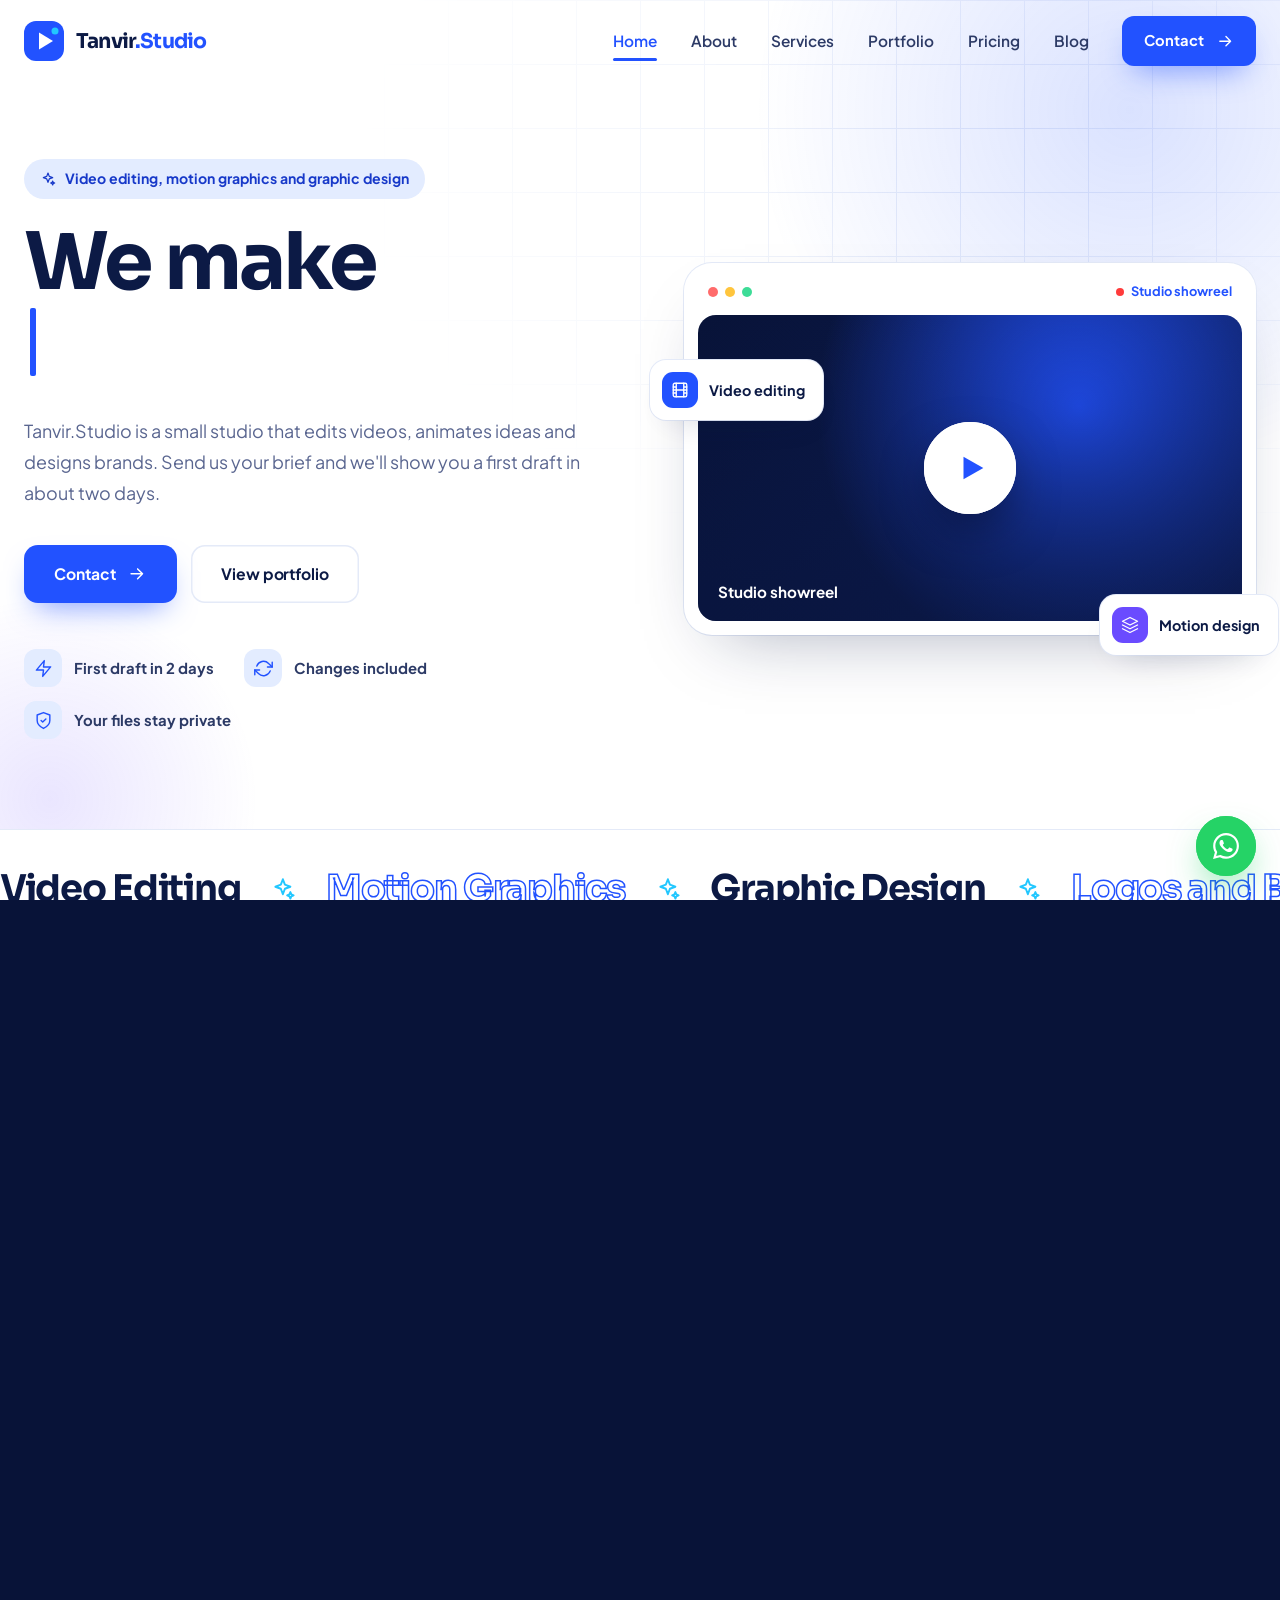
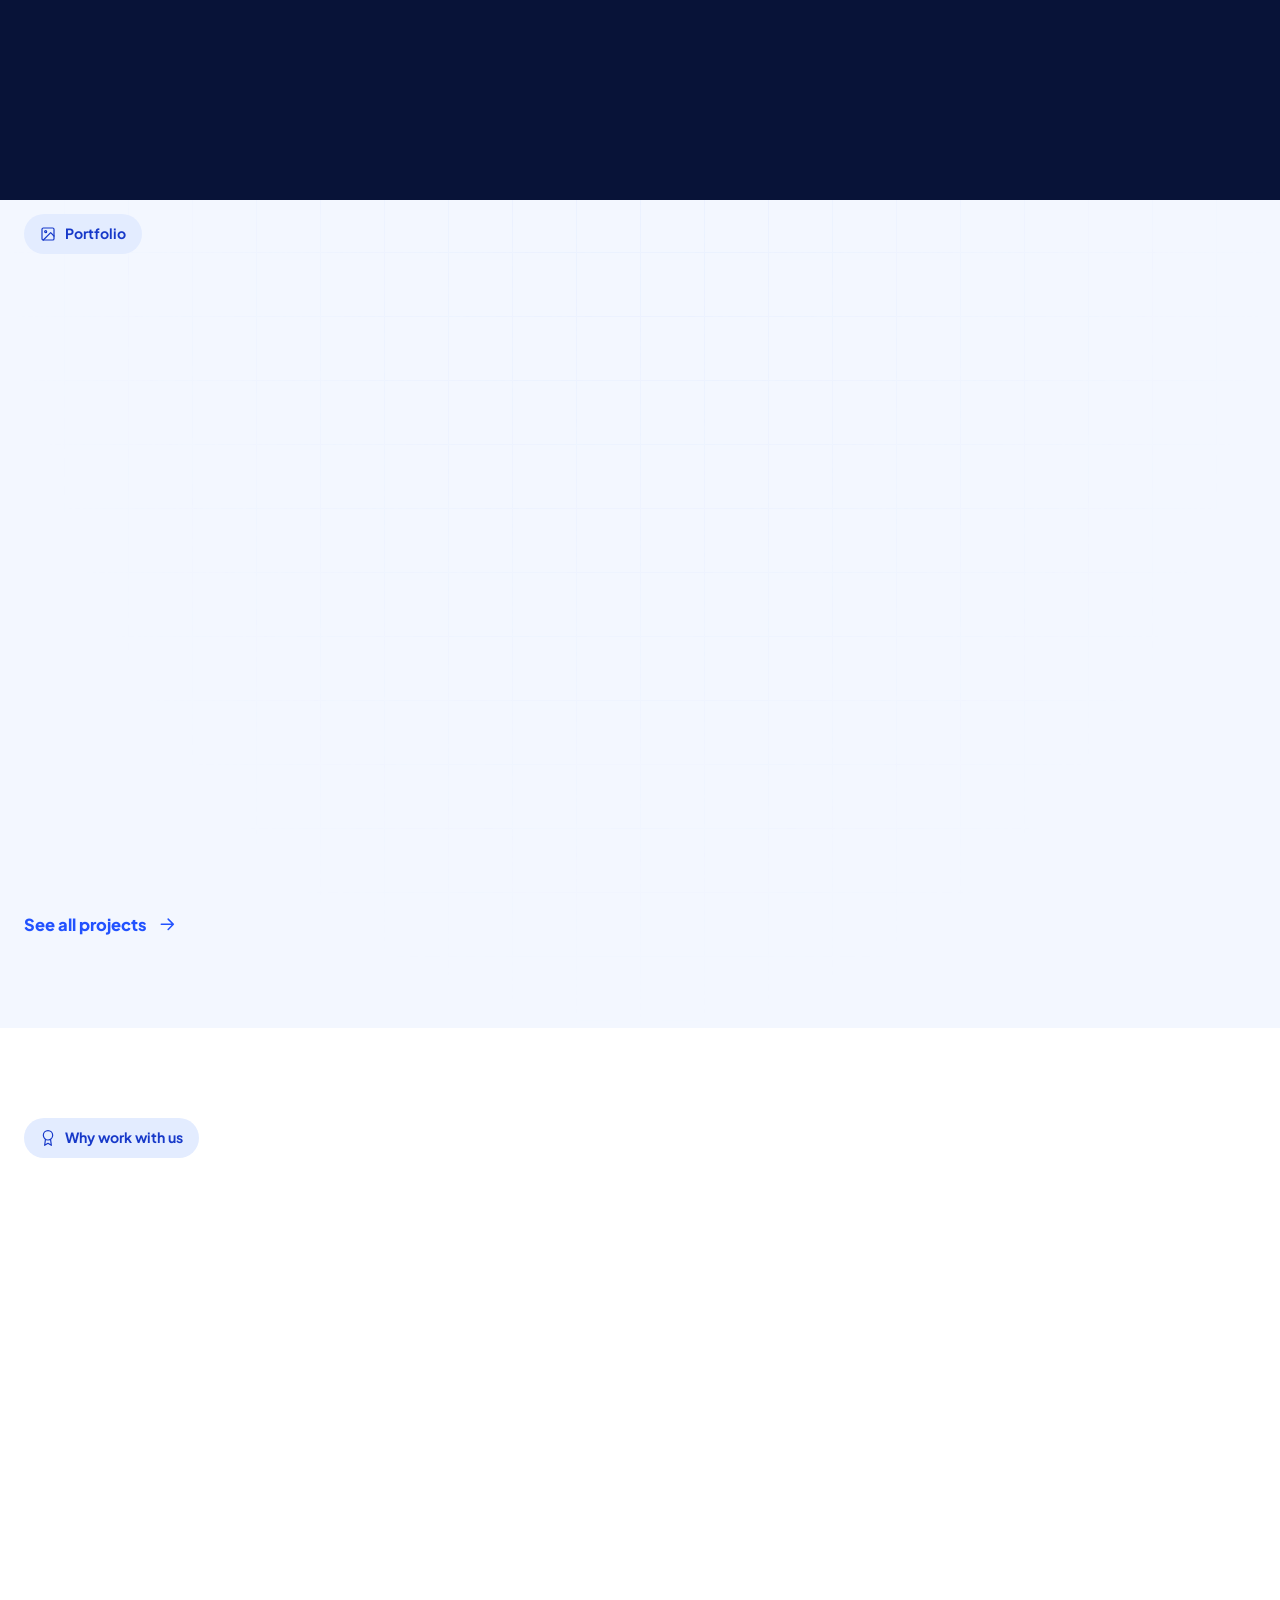
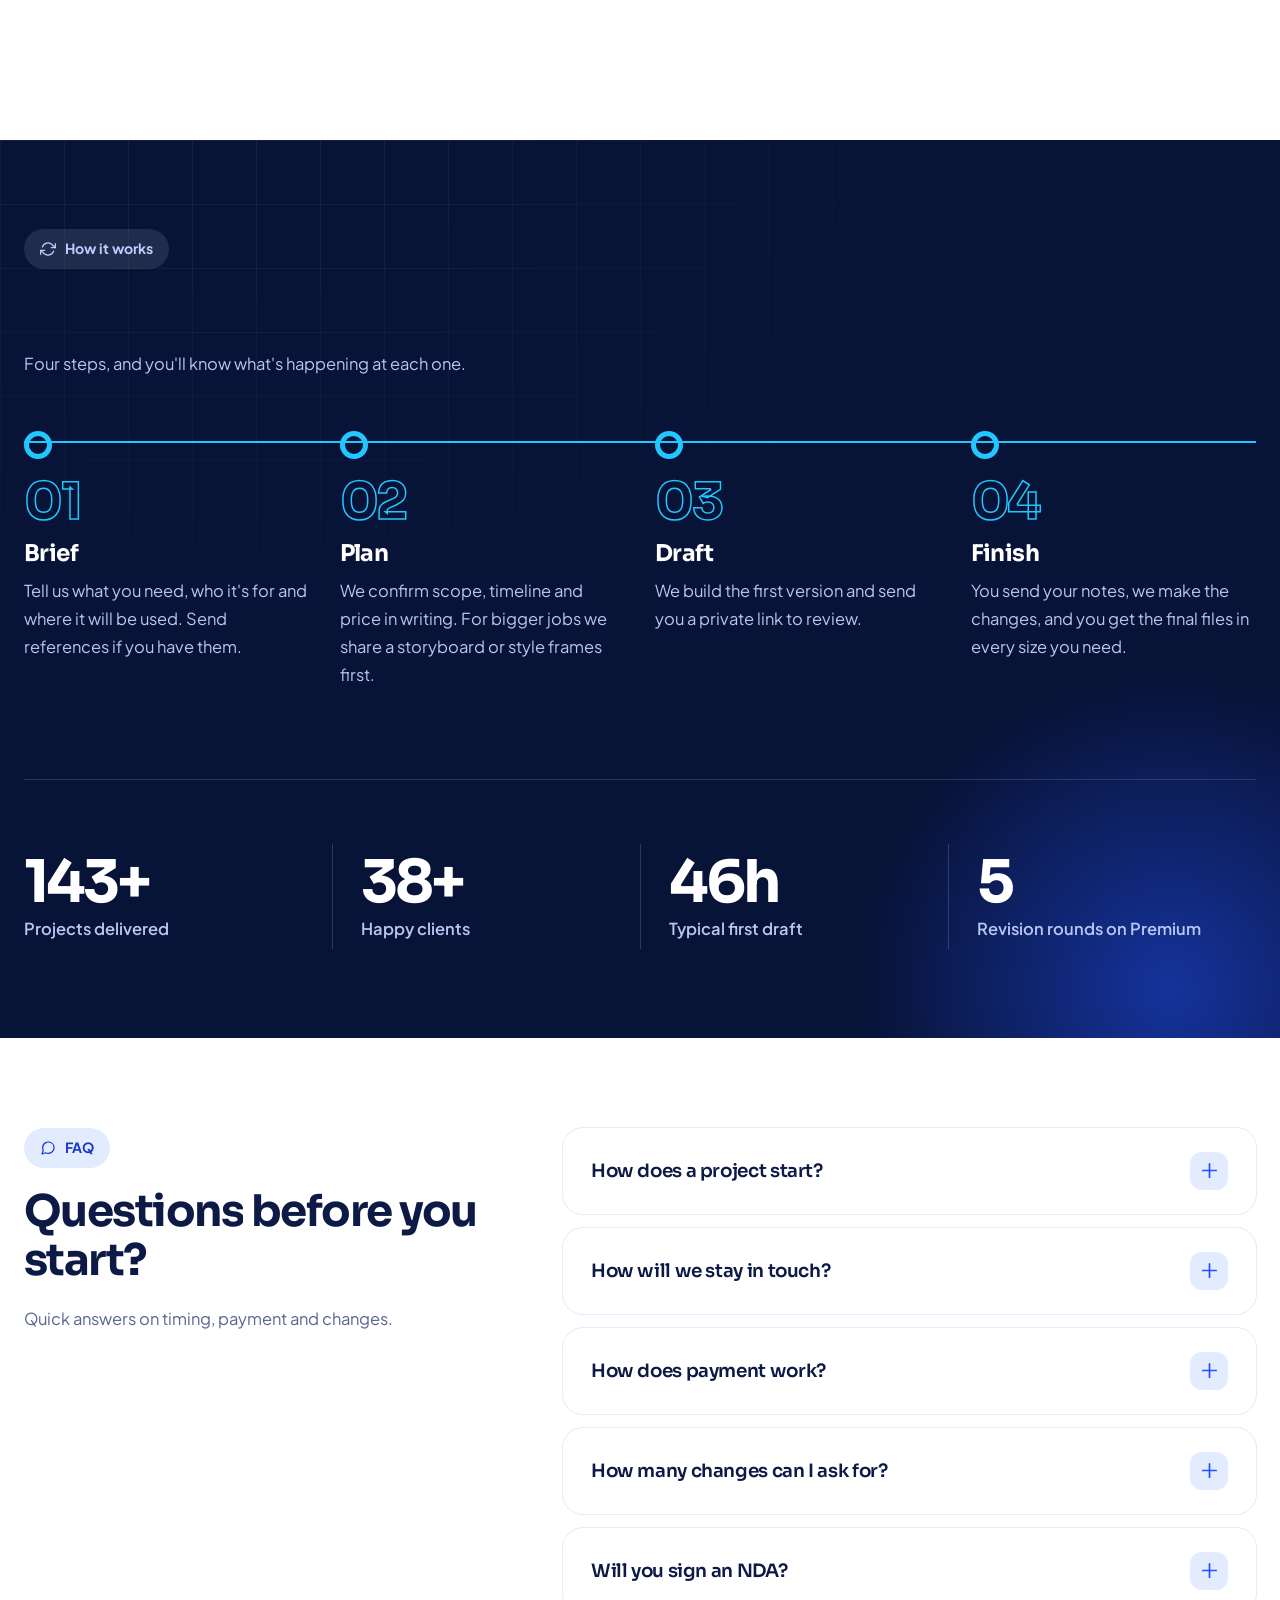
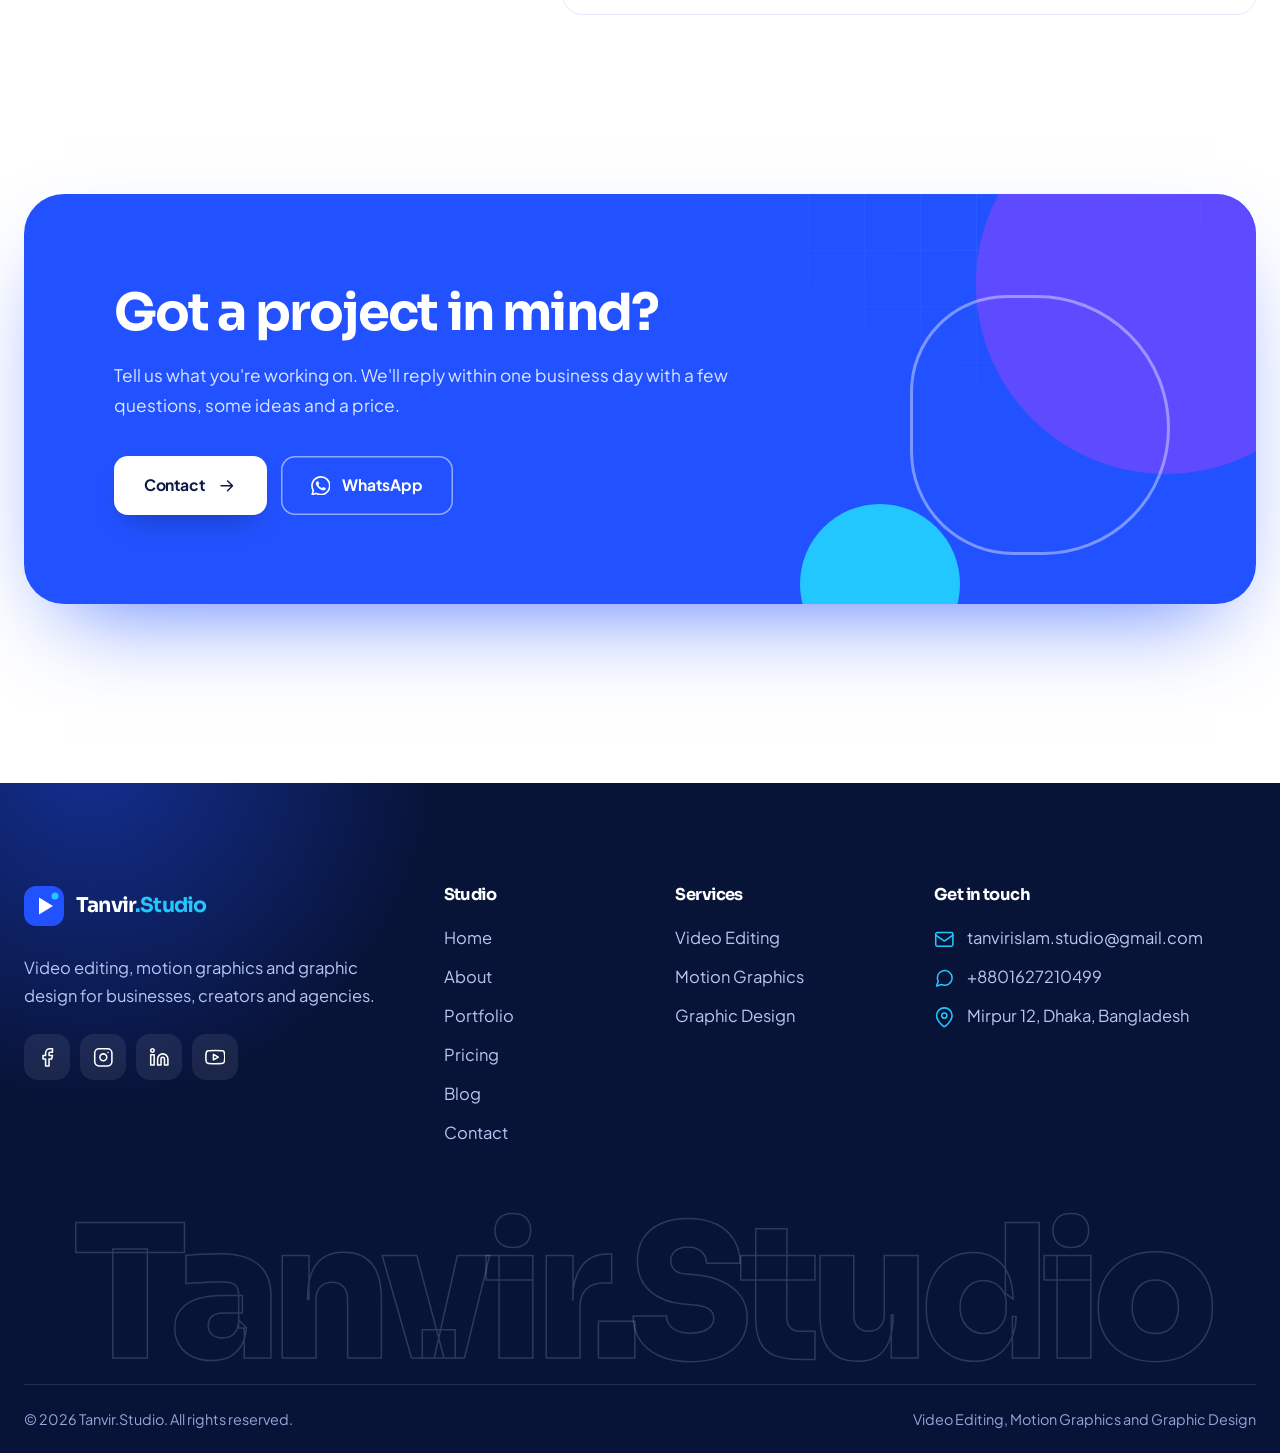
==== commit 541d1d12: "Add files via upload" ====
(no text change in the page or its own stylesheets)
